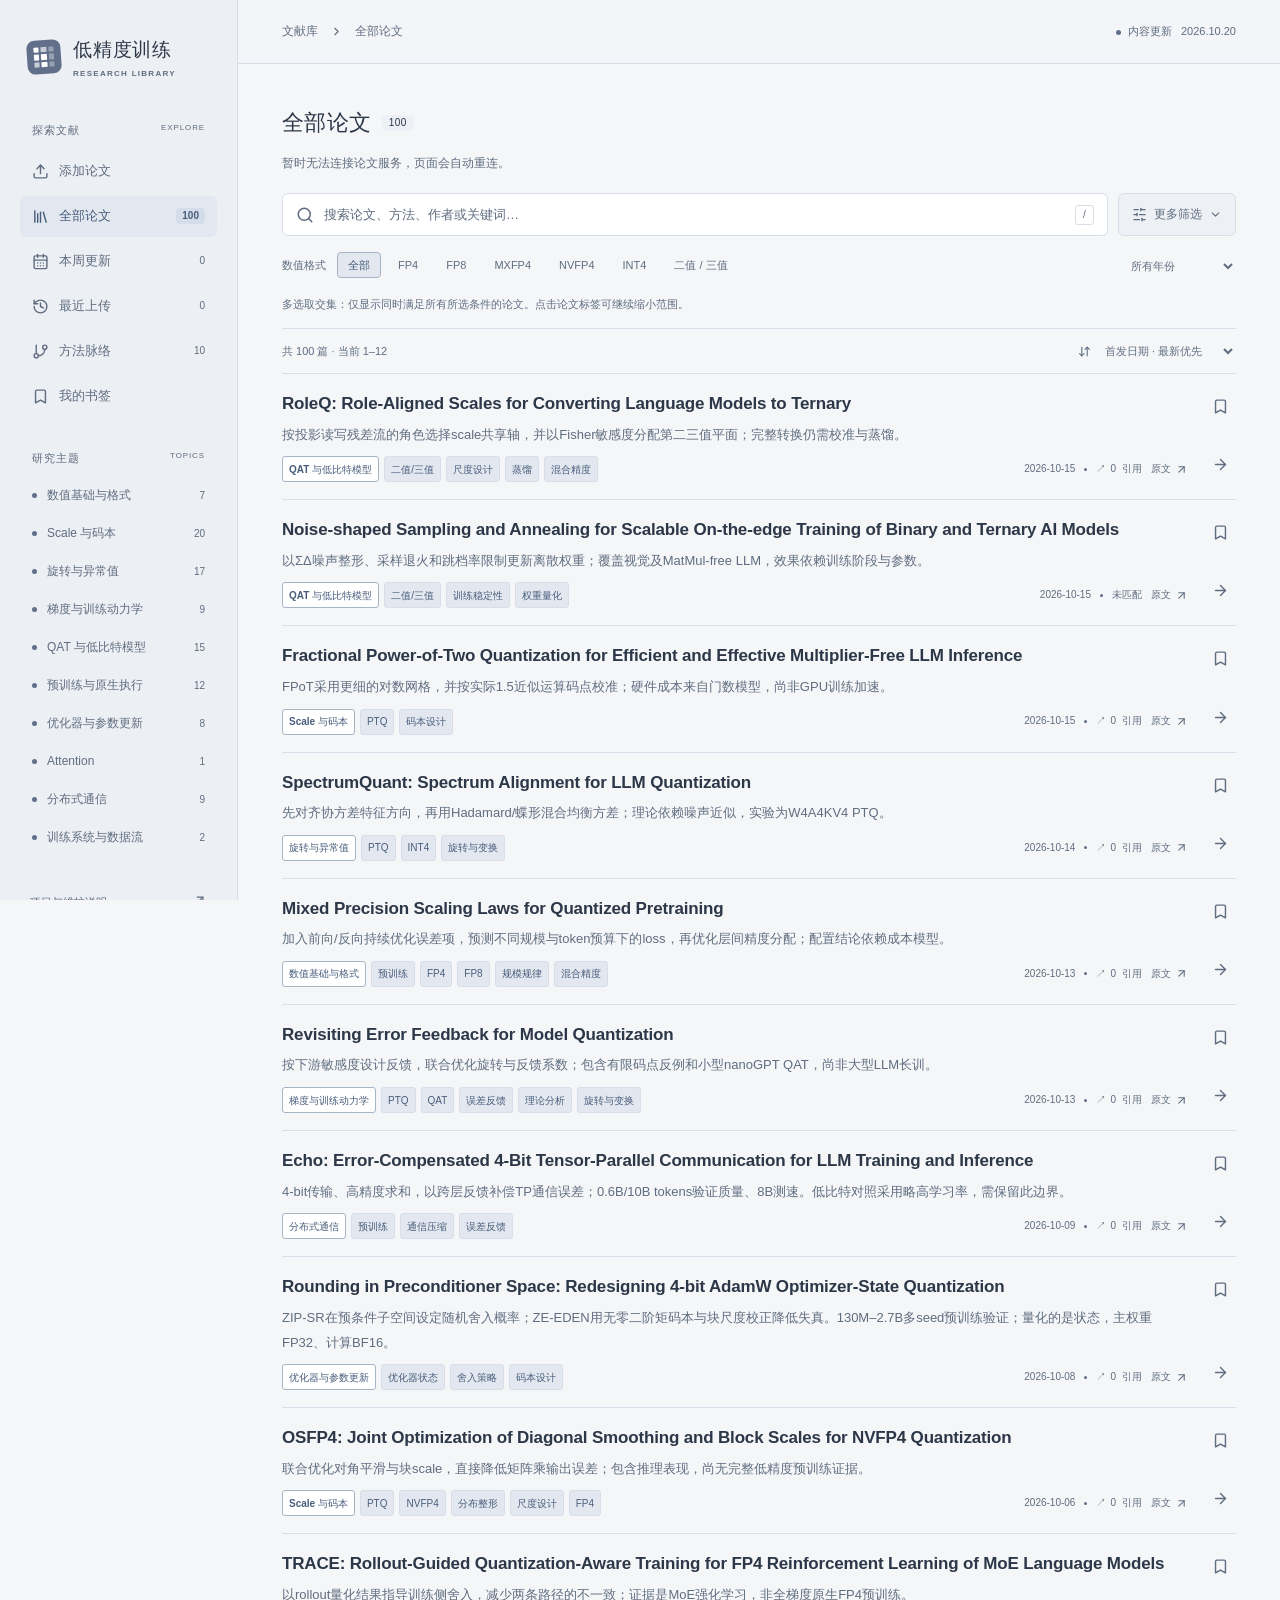
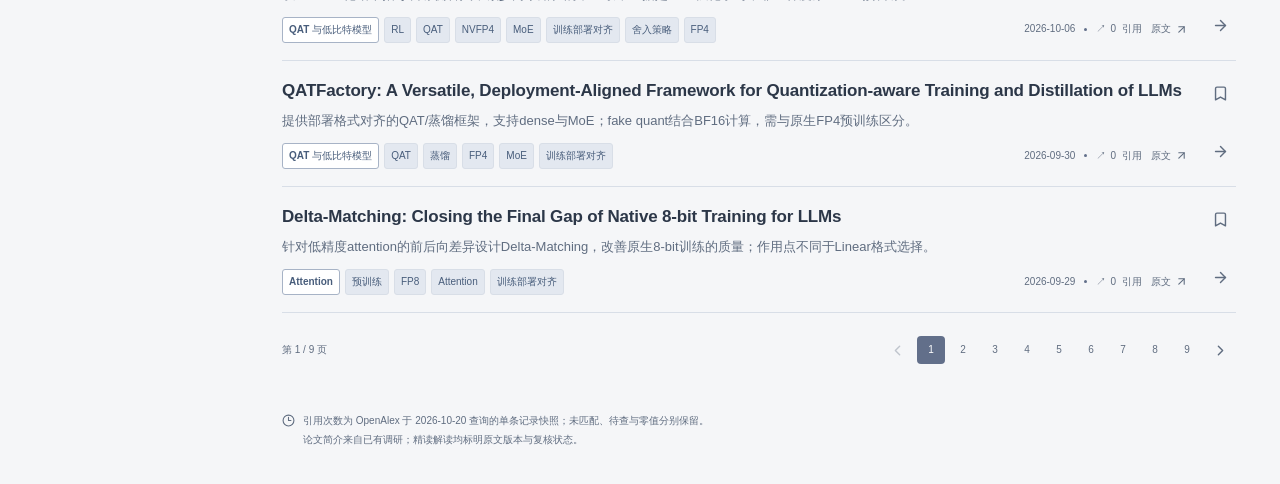
==== low-precision-training-kb/index.html @ 335f3050 "Publish site from 2aae867" ====
<!doctype html>
<html lang="zh-CN">
  <head>
    <meta charset="UTF-8" />
    <meta name="viewport" content="width=device-width, initial-scale=1.0" />
    <meta name="theme-color" content="#626f8a" />
    <meta
      name="description"
      content="以量化算法与 GEMM 为主线的低精度训练知识库。阅读论文、核对证据、探索方法之间的联系。"
    />
    <link rel="icon" type="image/svg+xml" href="/low-precision-training-kb/favicon.svg" />
    <title>低精度训练 · 论文知识库</title>
    <script type="module" crossorigin src="/low-precision-training-kb/assets/index-DJQtUqgF.js"></script>
    <link rel="modulepreload" crossorigin href="/low-precision-training-kb/assets/react-B-WmfZu0.js">
    <link rel="stylesheet" crossorigin href="/low-precision-training-kb/assets/index-BcwCqKpa.css">
  </head>
  <body>
    <div id="root"></div>
  </body>
</html>
---- low-precision-training-kb/assets/index-BcwCqKpa.css ----
.summary-abstract h3,.summary-problem h3,.summary-findings-title{font-size:16px;margin:0 0 10px}.summary-abstract{margin:22px 0}.summary-abstract p,.summary-problem p{margin:0;font-size:16px;line-height:1.95}.summary-problem{margin:24px 0;padding:18px 20px;border-left:3px solid var(--primary);background:var(--accent)}.summary-findings h4{margin:0 0 8px;font-size:16px}.summary-evidence-note{color:var(--muted);font-size:14px}.summary-evidence-card{margin:22px 0;border:1px solid var(--line);border-radius:8px;overflow:hidden;scroll-margin-top:88px}.summary-figure-heading{display:flex;align-items:start;justify-content:space-between;gap:16px;padding:17px 18px;background:var(--background)}.summary-figure-heading h3{margin:0;font-size:15px;line-height:1.6}.summary-figure-heading a{flex-shrink:0;font-size:12px;padding-top:4px}.summary-image-link{display:block;background:var(--paper);padding:14px}.summary-image-link img{display:block;width:100%;height:auto;object-fit:contain}.summary-image-link>span{display:flex;justify-content:end;align-items:center;gap:5px;font-size:12px;margin-top:10px}.summary-evidence-card figcaption{padding:16px 18px;line-height:1.8;font-size:14px;border-top:1px solid var(--line)}.summary-visual-origin{display:block;color:var(--deep);font-size:12px;font-weight:600;margin-bottom:5px}.summary-evidence-card .result-table-scroll{margin:0;border-radius:0;border:0}.summary-evidence-card table{min-width:450px}.summary-evidence-card .result-table-scroll tbody tr:last-child th,.summary-evidence-card .result-table-scroll tbody tr:last-child td{background:transparent;color:inherit;font-weight:400}.summary-excerpt{padding:12px 18px;font-size:13px}.summary-excerpt summary{cursor:pointer;color:var(--deep)}.summary-excerpt blockquote{margin:14px 0 4px;padding-left:14px;border-left:2px solid var(--line);line-height:1.8;overflow-wrap:anywhere}.summary-passage{padding:14px 0;border-bottom:1px solid var(--line);scroll-margin-top:88px}.summary-passage .summary-excerpt{padding:10px 0 0}.summary-scope p{line-height:1.9}@media(max-width:640px){.summary-figure-heading{flex-wrap:wrap;gap:6px;padding:14px}.summary-image-link{padding:8px}.summary-evidence-card figcaption{padding:14px}.summary-problem{padding:15px}}:root{font-family:Inter,-apple-system,BlinkMacSystemFont,Segoe UI,Noto Sans CJK SC,Microsoft YaHei,sans-serif;color:var(--text);background:var(--background);font-synthesis:none;text-rendering:optimizeLegibility;-webkit-font-smoothing:antialiased;font-size:14px;line-height:1.65;--background: #f5f6f8;--sidebar-background: #eceff3;--paper: #ffffff;--text: #2c3748;--muted: #606d80;--primary: #626f8a;--primary-hover: #4f5e79;--deep: #485d7b;--line: #d8dee7;--line-strong: #a7b3c6;--soft: #edf0f5;--accent: #e3e8f0;--accent-strong: #d5ddea;--on-primary: #ffffff;--topbar-background: rgba(245, 246, 248, .95);--scrim: rgba(44, 55, 72, .32);--shadow: rgba(44, 55, 72, .14)}*{box-sizing:border-box}body{margin:0}button,input,select,textarea{font:inherit}button,a,input,select,textarea{-webkit-tap-highlight-color:transparent}a{color:inherit;text-decoration:none}button{cursor:pointer;color:inherit}button:disabled{cursor:not-allowed;opacity:.35}button{background:none;border:0}svg{flex-shrink:0;vertical-align:middle}h1,h2,h3,p{margin:0}h1,h2,h3{font-weight:600}::selection{background:var(--accent-strong);color:var(--text)}:focus-visible{outline:2px solid var(--primary);outline-offset:4px;border-radius:3px}button:focus-visible{outline-offset:2px}.sr-only{position:absolute;width:1px;height:1px;padding:0;margin:-1px;overflow:hidden;clip:rect(0,0,0,0);white-space:nowrap;border:0}.skip-link{position:fixed;top:-80px;left:260px;z-index:100;background:var(--deep);color:var(--on-primary);padding:12px 20px}.skip-link:focus{top:8px}.app-shell{display:flex;min-height:100vh}.sidebar{width:238px;background:var(--sidebar-background);border-right:1px solid var(--line);position:fixed;inset:0 auto 0 0;display:flex;flex-direction:column;padding:34px 20px 22px;z-index:30;overflow-y:auto;scrollbar-width:thin}.brand{display:flex;align-items:center;gap:12px;padding:0 7px;margin-bottom:40px}.brand>span:last-child{display:flex;flex-direction:column}.brand strong{font-size:19px;letter-spacing:.04em;color:var(--text);font-weight:650}.brand>span>span{font-size:8px;letter-spacing:.16em;color:var(--muted);margin-top:2px;font-weight:600}.matrix-mark{width:34px;height:34px;background:var(--primary);padding:7px;display:grid;grid-template-columns:repeat(3,1fr);gap:2px;border-radius:8px;transform:rotate(-4deg);flex-shrink:0}.matrix-mark i{background:var(--on-primary);border-radius:.5px}.matrix-mark i:nth-child(3n){opacity:.35}.matrix-mark i:nth-child(2){opacity:.65}.matrix-mark i:nth-child(7){opacity:.65}.sidebar-caption{font-size:11px;letter-spacing:.08em;font-weight:600;color:var(--muted);display:flex;justify-content:space-between;padding:0 12px;margin-bottom:12px}.sidebar-caption>span{font-size:8px;color:var(--muted);font-weight:500}.primary-nav,.topic-nav{display:flex;flex-direction:column;gap:4px}.primary-nav a{display:flex;align-items:center;gap:10px;min-height:41px;padding:9px 12px;color:var(--muted);font-size:12px;border-radius:6px;transition:background .15s}.primary-nav a>span{flex:1}.primary-nav small,.topic-nav small{font-size:10px;color:var(--muted);font-variant-numeric:tabular-nums}.primary-nav a:hover,.topic-nav a:hover{background:var(--accent);color:var(--deep)}.primary-nav a.active{background:var(--accent);color:var(--deep);font-weight:600}.primary-nav a.active small{color:var(--deep);background:var(--accent-strong);padding:0 6px;border-radius:4px}.primary-nav a.active svg{stroke:var(--deep)}.topic-caption{margin-top:32px}.topic-nav a{display:flex;align-items:center;gap:10px;font-size:11px;min-height:34px;padding:6px 12px;border-radius:5px;color:var(--muted)}.topic-nav a>span{flex:1}.topic-nav a.active{color:var(--deep);font-weight:600;background:var(--accent)}.primary-nav a:hover small,.topic-nav a:hover small,.topic-nav a.active small{color:var(--deep)}.topic-dot{width:5px;height:5px;border-radius:50%;background:var(--primary)}.sidebar-bottom{margin-top:auto;padding-top:38px}.live-dot{display:inline-block;width:5px;height:5px;border-radius:50%;background:var(--primary);vertical-align:middle;margin-right:7px}.sidebar-bottom>a{font-size:10px;color:var(--muted);display:flex;justify-content:space-between;padding:0 10px}.workspace{margin-left:238px;width:calc(100% - 238px);min-width:0;display:flex;flex-direction:column}.topbar{height:64px;display:flex;align-items:center;justify-content:space-between;border-bottom:1px solid var(--line);padding:0 44px;background:var(--topbar-background);gap:16px}.breadcrumbs{display:flex;align-items:center;gap:12px;font-size:11px;color:var(--muted)}.breadcrumbs>a{color:var(--muted)}.breadcrumbs>svg{color:var(--muted)}.snapshot{font-size:10px;color:var(--muted);white-space:nowrap}.snapshot time{color:var(--muted);margin-left:6px;font-variant-numeric:tabular-nums}.mobile-menu,.mobile-close{display:none!important}main{flex:1;outline:none}.library-page,.paths-page{max-width:1360px;margin:0 auto;padding:41px 44px 0}.eyebrow{display:block;font-size:9px;letter-spacing:.13em;font-weight:600;color:var(--muted)}.collection-hero h1{font-size:31px;letter-spacing:.025em;line-height:1.5;font-weight:650;margin:12px 0 10px;color:var(--text)}.collection-hero>p{font-size:12px;color:var(--muted);line-height:1.8}.library-results{margin-top:0;scroll-margin-top:20px}.results-heading{display:flex;align-items:center;justify-content:space-between;gap:15px;margin-bottom:16px}.results-heading h1{font-size:22px;color:var(--text);letter-spacing:.02em;display:flex;align-items:center;gap:10px}.results-heading h1>span{font-size:10px;background:var(--soft);padding:0 7px;border-radius:4px;color:var(--text);font-weight:500}.category-scope{margin:-4px 0 18px;max-width:850px;color:var(--muted);font-size:12px;line-height:1.8}.category-scope a{display:inline-block;margin-left:.5em;color:var(--deep);text-decoration:underline;text-underline-offset:3px}.search-toolbar{display:flex;gap:10px}.search-box{display:flex;align-items:center;gap:10px;flex:1;min-width:0;border:1px solid var(--line);background:var(--paper);border-radius:6px;min-height:43px;padding:0 13px;color:var(--muted)}.search-box:focus-within{border-color:var(--primary);box-shadow:0 0 0 2px var(--accent)}.search-box input{flex:1;min-width:0;border:0;background:none;outline:none;font-size:11px;color:var(--text);width:100%;padding:10px 0}.search-box input::placeholder{color:var(--muted)}.search-box input:focus-visible{outline:none}.search-box kbd{font-family:inherit;font-size:10px;border:1px solid var(--line);border-radius:3px;line-height:18px;width:19px;text-align:center;color:var(--muted)}.button{display:inline-flex;align-items:center;justify-content:center;gap:7px;min-height:37px;border:1px solid var(--line);border-radius:6px;padding:7px 13px;background:var(--paper);font-size:11px;font-weight:500;white-space:nowrap;transition:background .15s,border-color .15s}.button:hover{background:var(--soft);border-color:var(--line)}.button.primary{background:var(--primary);border-color:var(--primary);color:var(--on-primary)}.button.primary:hover{background:var(--primary-hover)}.filter-toggle{font-size:11px;color:var(--muted);background:var(--soft);min-width:114px}.filter-toggle.selected{border-color:var(--line-strong);color:var(--deep);background:var(--accent)}.filter-count{font-size:9px;color:var(--deep);background:var(--accent-strong);border-radius:8px;min-width:15px}.quick-filters{display:flex;align-items:center;gap:6px;padding:16px 0 17px;flex-wrap:wrap}.filter-label{font-size:10px;color:var(--muted);margin-right:5px}.filter-pill{display:inline-flex;align-items:center;justify-content:center;gap:4px;border:1px solid transparent;border-radius:4px;min-height:26px;padding:3px 10px;font-size:10px;color:var(--muted);line-height:1.4}.filter-pill:hover{background:var(--soft)}.filter-pill.active{color:var(--deep);background:var(--accent);font-weight:600;border-color:var(--line-strong)}.year-filter{margin-left:auto}.year-filter select,.sort-control select{background:none;border:0;outline-offset:2px;font-size:10px;color:var(--muted);max-width:100%;cursor:pointer;padding:4px 17px 4px 5px}.advanced-filters{padding:16px 18px;background:var(--soft);border-radius:6px;margin-bottom:14px;border:1px solid var(--line)}.advanced-filters fieldset{border:0;margin:0 0 12px;padding:0;display:flex;flex-wrap:wrap;gap:14px;font-size:11px;color:var(--muted)}.advanced-filters legend{float:left;min-width:68px;color:var(--muted)}.advanced-filters label{display:flex;align-items:center;gap:6px;cursor:pointer}.advanced-filters input{accent-color:var(--primary)}.advanced-filters p{font-size:10px;color:var(--muted)}.filter-help,.numeric-record{font-size:11px;line-height:1.7;color:var(--muted);margin:0 0 14px;overflow-wrap:anywhere}.active-filters{display:flex;align-items:center;gap:7px;flex-wrap:wrap;margin-bottom:13px;font-size:10px;color:var(--deep)}.active-filters>button{display:flex;align-items:center;gap:5px;background:var(--accent);color:var(--deep);border-radius:4px;padding:3px 7px;font-size:10px}.active-filters .reset-filters{background:none;color:var(--deep);text-decoration:underline;text-underline-offset:3px}.list-toolbar{display:flex;justify-content:space-between;align-items:center;padding:11px 0;border-top:1px solid var(--line);border-bottom:1px solid var(--line);font-size:10px;color:var(--muted)}.list-toolbar strong{color:var(--muted);font-weight:500}.result-range{color:var(--muted)}.sort-control{display:flex;gap:5px;align-items:center}.paper-row{display:flex;gap:17px;border-bottom:1px solid var(--line);padding:17px 0;position:relative;transition:background .15s}.paper-row:hover{background:var(--soft)}.paper-body{flex:1;min-width:0}.detail-badge{display:inline-flex;align-items:center;gap:3px;font-size:8px;color:var(--deep);background:var(--accent);line-height:1.8;padding:0 5px;border-radius:3px;white-space:nowrap}.new-badge{color:var(--deep);background:var(--soft);padding:0 5px;border-radius:3px;font-size:8px;white-space:nowrap}.paper-row h3{font-size:15px;line-height:1.5;font-weight:550;color:var(--text);letter-spacing:-.01em}.paper-row h3 a{display:block}.paper-row h3 a:hover{color:var(--deep)}.paper-summary{font-size:11px;color:var(--muted);line-height:1.9;margin:6px 0 9px}.paper-bottom{display:flex;align-items:center;gap:10px;justify-content:space-between;flex-wrap:wrap}.tag-list,.detail-tags{display:flex;align-items:center;gap:5px;flex-wrap:wrap}.tag{background:var(--accent);border:1px solid var(--line);color:var(--deep);font-size:8px;padding:1px 6px;border-radius:3px;white-space:nowrap;line-height:1.7}.tag.category-tag{background:var(--paper);border-color:var(--line-strong);font-weight:600}.tag.format-tag{color:var(--deep);background:var(--accent);border-color:var(--line)}a.tag{display:inline-flex;align-items:center;min-height:26px;transition:color .15s,background .15s,border-color .15s}a.tag:hover{color:var(--deep);background:var(--accent-strong);border-color:var(--line-strong)}a.tag.selected-tag{gap:4px;border-color:var(--primary);background:var(--accent-strong)}a.tag:focus-visible{outline-offset:2px}.paper-meta{display:flex;gap:9px;align-items:center;color:var(--muted);font-size:9px;flex-wrap:wrap}.paper-meta>i{height:3px;width:3px;border-radius:50%;background:var(--primary)}.citation .external-link{gap:3px}.citation .external-link>svg{display:none}.quote-symbol{font-size:10px;color:var(--muted);margin-right:1px}.citation-word{font-size:9px;margin-left:3px}.external-link{display:inline-flex;align-items:center;gap:4px}.external-link:hover{color:var(--deep)}.button.primary.external-link:hover{color:var(--on-primary)}.paper-actions{display:flex;flex-direction:column;align-items:center;justify-content:space-between;padding-bottom:2px}.icon-button{display:inline-flex;align-items:center;justify-content:center;border-radius:5px;width:31px;height:31px;color:var(--muted);flex-shrink:0}.icon-button:hover{background:var(--accent);color:var(--deep)}.bookmark-button.is-saved{color:var(--deep)}.bookmark-button.is-saved.button{background:var(--soft);border-color:var(--line)}.open-paper{color:var(--muted)}.pagination{display:flex;align-items:center;justify-content:space-between;padding:22px 0;font-size:10px;color:var(--muted)}.pagination>div{display:flex;gap:4px;align-items:center}.page-number{width:28px;height:28px;border-radius:4px;font-size:10px;color:var(--muted)}.page-number:hover{background:var(--soft)}.page-number.current{background:var(--primary);color:var(--on-primary)}.collection-footnote{display:flex;align-items:flex-start;gap:8px;margin:23px 0 35px;color:var(--muted);font-size:9px;line-height:1.9}.collection-footnote svg{margin-top:3px}.collection-hero{padding:4px 0 12px}.collection-hero h1{font-size:32px;margin:14px 0 11px}.collection-hero h1>span{color:var(--text)}.collection-hero>p{max-width:720px}.empty-state{padding:65px 20px;text-align:center;border-bottom:1px solid var(--line)}.empty-icon{display:flex;align-items:center;justify-content:center;width:53px;height:53px;background:var(--soft);color:var(--muted);border:1px solid var(--line);border-radius:14px;margin:0 auto 18px}.empty-state h3{font-size:18px;color:var(--text)}.empty-state p{font-size:12px;color:var(--muted);margin:9px 0 22px}.empty-actions{display:flex;justify-content:center;flex-wrap:wrap;gap:10px}.toast{position:fixed;left:calc(50% + 119px);bottom:30px;transform:translate(-50%,20px);background:var(--deep);color:var(--on-primary);border:1px solid var(--primary);box-shadow:0 6px 24px var(--shadow);padding:10px 19px;border-radius:7px;font-size:12px;z-index:100;opacity:0;pointer-events:none;transition:opacity .2s,transform .2s;max-width:calc(100vw - 30px)}.toast.visible{opacity:1;transform:translate(-50%)}.not-found{min-height:65vh;padding:100px 45px;text-align:center}.not-found h1{font-size:30px;margin:15px 0}.not-found p{color:var(--muted);margin-bottom:25px}.detail-page{padding:26px 44px 30px;max-width:1420px;margin:0 auto}.back-link{display:inline-flex;align-items:center;gap:7px;font-size:10px;color:var(--muted);margin-bottom:24px}.back-link:hover{color:var(--deep)}.paper-header{padding-bottom:26px;border-bottom:1px solid var(--line)}.paper-header-eyebrow{display:flex;align-items:center;gap:10px;font-size:10px;color:var(--muted);flex-wrap:wrap}.paper-header-eyebrow>a{color:var(--muted)}.paper-header-eyebrow>a:hover{text-decoration:underline}.reading-time{display:inline-flex;align-items:center;gap:4px;margin-left:auto;color:var(--muted);font-size:9px}.paper-header h1{font-family:Georgia,Times New Roman,"Noto Serif CJK SC",serif;font-size:32px;font-weight:500;line-height:1.35;color:var(--text);max-width:1030px;letter-spacing:-.02em;margin:14px 0 16px}.paper-authors{font-size:11px;color:var(--muted);line-height:1.8;max-width:1000px}.paper-publication{display:flex;gap:17px;flex-wrap:wrap;margin-top:11px;color:var(--muted);font-size:9px;font-variant-numeric:tabular-nums}.citation-provider{color:var(--muted)}.detail-tags{margin-top:15px}.detail-tags .tag{font-size:9px;padding:2px 8px;background:var(--accent);color:var(--deep)}.paper-header-actions{display:flex;align-items:center;gap:8px;margin-top:23px;flex-wrap:wrap}.actions-spacer{flex:1}.detail-layout{display:grid;grid-template-columns:minmax(0,1fr) 242px;gap:40px;align-items:start;padding-top:30px}.detail-content{min-width:0}.takeaway{border-left:3px solid var(--primary);padding:3px 0 3px 20px;margin:4px 0 30px}.takeaway .eyebrow{font-size:8px;color:var(--deep);margin-bottom:9px}.takeaway>p{font-size:17px;line-height:1.9;color:var(--deep);letter-spacing:.01em}.reading-section{margin-bottom:38px;scroll-margin-top:24px}.reading-section-heading{display:flex;align-items:center;justify-content:space-between;gap:12px;margin-bottom:17px;flex-wrap:wrap}.reading-section-heading h2{font-size:18px;color:var(--text);display:flex;align-items:center;gap:10px}.reading-section-heading .eyebrow{font-size:8px;color:var(--muted)}.section-number{font-size:11px;color:var(--muted);font-weight:400;min-width:18px}.reading-section>p{font-size:12px;line-height:2;color:var(--text)}.overview-block{background:var(--accent);border:1px solid var(--line);border-radius:8px;padding:22px 24px;margin-bottom:37px}.overview-block .reading-section-heading{margin-bottom:5px}.overview-block h2{font-size:17px;letter-spacing:-.02em;color:var(--text)}.overview-block h2>svg{color:var(--text)}.review-badge{font-size:8px;display:inline-flex;align-items:center;gap:3px;color:var(--deep);padding:3px 6px;background:var(--accent-strong);border-radius:4px;white-space:nowrap}.overview-block .overview-disclosure{font-size:9px;color:var(--deep);margin-bottom:20px}.overview-points{display:flex;flex-direction:column;gap:20px}.overview-point{display:flex;align-items:flex-start;gap:13px}.point-number{font-size:9px;line-height:20px;text-align:center;background:var(--accent-strong);color:var(--deep);border-radius:4px;width:22px;flex-shrink:0;margin-top:1px}.overview-point h3{font-size:11px;color:var(--text);margin-bottom:4px;font-weight:600}.overview-point p{font-size:12px;line-height:1.95;color:var(--text)}.evidence-refs{white-space:nowrap;margin-left:4px;display:inline;font-size:9px}.evidence-refs>a{color:var(--deep);margin-right:3px;font-weight:500;vertical-align:super;line-height:0}.evidence-refs>a:hover{text-decoration:underline}.method-figure{margin:22px 0 0;background:var(--background);border:1px solid var(--line);border-radius:7px;overflow:hidden}.method-flow{display:grid;grid-template-columns:repeat(4,minmax(0,1fr));padding:20px 16px 22px;gap:12px}.method-step{min-width:0}.step-top{display:flex;align-items:center;justify-content:space-between;color:var(--deep);margin-bottom:11px}.step-top>span{font-size:9px;background:var(--accent);border:1px solid var(--line);border-radius:4px;padding:2px 6px;color:var(--deep)}.method-step h3{font-size:11px;color:var(--text);line-height:1.6;margin-bottom:6px}.method-step p{font-size:10px;line-height:1.8;color:var(--muted)}.method-figure figcaption{font-size:9px;color:var(--muted);padding:9px 15px;background:var(--soft);border-top:1px solid var(--line);line-height:1.8}.method-figure figcaption>span{color:var(--muted);margin-right:9px}.result-title{font-size:14px;color:var(--deep);margin:0 0 9px}.results-figure{margin:20px 0 0}.result-table-scroll{overflow-x:auto;border:1px solid var(--line);border-radius:7px;background:var(--paper)}.result-table-scroll table{border-collapse:collapse;width:100%;text-align:left;font-size:11px;line-height:1.8;min-width:450px}.result-table-scroll thead th{background:var(--accent);color:var(--deep);font-size:10px;font-weight:500;white-space:nowrap}.result-table-scroll th,.result-table-scroll td{padding:12px 14px;border-bottom:1px solid var(--line)}.result-table-scroll tbody th{font-weight:400;color:var(--muted)}.result-table-scroll td{color:var(--muted);font-variant-numeric:tabular-nums;white-space:nowrap}.result-table-scroll tr:last-child th,.result-table-scroll tr:last-child td{border:0;background:var(--accent);color:var(--deep)}.result-table-scroll table:has(tbody tr:nth-child(3)) tbody tr:last-child td{font-weight:500}.results-figure figcaption{font-size:10px;color:var(--muted);line-height:1.9;padding:13px 0 0}.condition-list{margin:0;border-top:1px solid var(--line)}.condition-list>div{display:grid;grid-template-columns:94px 1fr;gap:16px;border-bottom:1px solid var(--line);padding:14px 0}.condition-list dt{font-size:11px;color:var(--muted)}.condition-list dd{margin:0;font-size:12px;color:var(--text);line-height:1.9}.limitations-list{display:flex;flex-direction:column;gap:21px;padding:19px 22px;background:var(--soft);border-left:2px solid var(--line);border-radius:0 6px 6px 0}.limitations-list>div{display:flex;gap:11px;align-items:flex-start}.limit-mark{height:5px;width:5px;background:var(--primary);border-radius:50%;margin-top:7px;flex-shrink:0}.limitations-list h3{font-size:12px;color:var(--text);margin-bottom:4px}.limitations-list p{font-size:11px;line-height:1.95;color:var(--text)}.source-count{font-size:9px;color:var(--muted)}.reading-section>.sources-description{font-size:10px;margin-bottom:13px}.source-list{border-top:1px solid var(--line)}.source-item{display:flex;gap:12px;padding:14px 0;border-bottom:1px solid var(--line);scroll-margin-top:24px}.source-index{color:var(--deep);font-size:10px;min-width:18px}.source-item>div{min-width:0;flex:1}.source-item .external-link{font-size:11px;color:var(--muted)}.source-version{font-size:9px;color:var(--muted);display:block;margin-top:2px}.source-item details{margin-top:7px}.source-item summary{font-size:9px;color:var(--muted);cursor:pointer}.source-item blockquote{font-size:10px;line-height:1.8;color:var(--muted);background:var(--soft);padding:12px 14px;margin:10px 0;border-left:2px solid var(--line);overflow-wrap:anywhere}.abstract-section{background:var(--soft);border:1px solid var(--line);border-radius:6px;padding:14px 17px}.abstract-section summary{display:flex;justify-content:space-between;align-items:center;cursor:pointer;list-style:none;color:var(--muted);font-size:11px}.abstract-section summary::-webkit-details-marker{display:none}.abstract-section summary>span{display:flex;align-items:center;gap:7px}.abstract-section details[open] summary>svg{transform:rotate(90deg)}.abstract-section p{font-family:Georgia,serif;font-size:13px;line-height:1.95;color:var(--text);margin-top:16px;overflow-wrap:anywhere}.detail-end{text-align:center;padding:15px 0 25px}.end-mark{display:block;color:var(--muted);font-size:21px;margin-bottom:8px}.detail-end p{color:var(--muted);font-size:12px;margin-bottom:12px}.detail-end>a{display:inline-flex;align-items:center;gap:8px;color:var(--muted);font-size:11px}.detail-aside{border-left:1px solid var(--line);padding-left:25px;min-width:0}.detail-aside-sticky{position:sticky;top:25px}.reading-toc{display:flex;flex-direction:column;margin-bottom:30px}.reading-toc .eyebrow{font-size:8px;margin:6px 0 13px;color:var(--muted)}.reading-toc a{display:flex;align-items:center;gap:11px;color:var(--muted);font-size:10px;padding:7px 0}.reading-toc a>span{font-size:8px;color:var(--muted)}.reading-toc a:hover{color:var(--deep)}.aside-section-title{display:flex;gap:7px;align-items:center;color:var(--muted);margin-bottom:13px}.aside-section-title h2{font-size:12px;font-weight:600;color:var(--text)}.relation-tabs{display:flex;border-bottom:1px solid var(--line);gap:3px}.relation-tabs button{font-size:10px;color:var(--muted);padding:7px 5px 9px;border-bottom:2px solid transparent;white-space:nowrap}.relation-tabs button.active{color:var(--deep);border-bottom-color:var(--line-strong)}.relation-tabs small{font-size:8px;margin-left:3px;color:var(--muted)}.relation-note{font-size:9px;color:var(--muted);margin:11px 0}.related-item{padding:14px 0;border-bottom:1px solid var(--line)}.related-year{font-size:8px;color:var(--muted);display:block;margin-bottom:5px}.related-item>a:not(.external-link){display:flex;align-items:center;justify-content:space-between;gap:10px;font-size:12px;font-weight:550;color:var(--muted);line-height:1.6}.related-item>a:hover{color:var(--deep)}.related-item p{font-size:10px;line-height:1.9;color:var(--muted);margin-top:6px;overflow-wrap:anywhere}.related-item>.external-link{font-size:9px;color:var(--muted);margin-top:6px}.relation-coverage,.relation-empty{font-size:9px;color:var(--muted);line-height:1.8;margin:15px 0}.relation-empty{padding:13px 10px;background:var(--soft);border-radius:5px;color:var(--muted)}.paper-paths{margin-top:27px}.paper-paths>a{font-size:10px;display:flex;gap:10px;justify-content:space-between;align-items:center;color:var(--muted);padding:10px 0;border-top:1px solid var(--line)}.reading-meta{display:flex;flex-direction:column;gap:7px;border-top:1px solid var(--line);margin-top:25px;padding-top:16px;font-size:8px;color:var(--muted)}.reading-meta .external-link{color:var(--muted)}.pending-overview{text-align:center;padding:40px 25px;background:var(--soft);border:1px dashed var(--line);border-radius:8px;margin:30px 0}.pending-overview h2{font-size:19px;color:var(--text)}.pending-overview p{font-size:12px;color:var(--muted);margin:12px 0 22px;line-height:1.9}.citation-dialog{width:min(540px,calc(100vw - 40px));border:1px solid var(--line);border-radius:10px;background:var(--paper);padding:25px;color:var(--text);box-shadow:0 20px 60px var(--shadow)}.citation-dialog::backdrop{background:var(--scrim);-webkit-backdrop-filter:blur(3px);backdrop-filter:blur(3px)}.dialog-heading{display:flex;align-items:center;justify-content:space-between}.dialog-heading h2{font-size:18px}.citation-dialog>p{font-size:11px;color:var(--muted);margin:11px 0}.citation-dialog textarea{width:100%;height:145px;border:1px solid var(--line);background:var(--soft);border-radius:6px;font-size:12px;line-height:1.8;color:var(--text);padding:13px;resize:vertical}.dialog-footer{display:flex;justify-content:flex-end;gap:8px;margin-top:15px}.paths-page{padding-bottom:20px}.path-explainer{display:flex;align-items:flex-start;gap:14px;background:var(--soft);border:1px solid var(--line);border-radius:7px;padding:18px 22px;margin:24px 0 28px;color:var(--muted)}.path-explainer>svg{margin-top:3px}.path-explainer strong{display:block;font-size:12px;font-weight:500;color:var(--muted);margin-bottom:5px}.path-explainer p>span{font-size:10px;color:var(--muted)}.path-list{display:flex;flex-direction:column;gap:24px}.path-card{padding:23px 24px 25px;background:var(--paper);border:1px solid var(--line);border-radius:8px;scroll-margin-top:20px}.path-heading{display:flex;align-items:flex-start;gap:14px;margin-bottom:23px}.path-number{font-family:Georgia,serif;font-size:25px;color:var(--muted);line-height:1.3}.path-heading h2{font-size:16px;color:var(--text);line-height:1.6}.path-heading p{font-size:11px;color:var(--muted);margin-top:5px}.verified-label{margin-left:auto;display:inline-flex;align-items:center;gap:4px;font-size:8px;color:var(--muted);white-space:nowrap;padding-top:3px}.path-nodes{display:flex;overflow-x:auto;gap:0;scrollbar-width:thin;padding-bottom:4px}.path-segment{display:flex;align-items:center;flex:1;min-width:0}.path-segment:last-child{flex:.83}.path-node{display:flex;flex-direction:column;justify-content:space-between;background:var(--soft);border:1px solid var(--line);border-radius:6px;min-height:113px;min-width:110px;width:100%;padding:13px 12px;transition:border-color .15s}.path-node:hover{border-color:var(--line-strong)}.path-node.has-detail{background:var(--soft);border-color:var(--line)}.path-node-year{font-size:10px;color:var(--muted);letter-spacing:.04em}.path-node h3{font-size:11px;font-weight:500;line-height:1.6;color:var(--text);margin:7px 0;overflow-wrap:anywhere}.path-node>span:last-child{font-size:8px;color:var(--muted)}.path-edge{width:40px;flex-shrink:0;display:flex;align-items:center;flex-direction:column;color:var(--muted);padding:0 7px;gap:5px}.path-edge .external-link{font-size:8px;white-space:nowrap;color:var(--muted);gap:0}.path-edge .external-link svg{display:none}.path-bottom{display:flex;justify-content:space-between;align-items:center;gap:18px;font-size:10px;color:var(--muted);padding:25px 0}.path-bottom a{display:inline-flex;align-items:center;gap:6px;color:var(--muted)}.primary-nav a{font-size:13px}.topic-nav a{font-size:12px}.sidebar-caption{font-size:11px}.sidebar-bottom>a{font-size:11px}.breadcrumbs{font-size:12px}.snapshot{font-size:11px}.collection-hero>p{font-size:13px}.search-box input{font-size:13px}.filter-label,.filter-pill{font-size:11px}.filter-toggle{font-size:12px}.year-filter select,.sort-control select,.list-toolbar{font-size:11px}.paper-row h3{font-size:17px}.paper-summary{font-size:13px}.tag,.paper-meta,.citation-word{font-size:10px}.detail-badge,.new-badge{font-size:9px}.collection-footnote{font-size:10px}.reading-section>p,.overview-point p,.condition-list dd{font-size:14px}.overview-point h3{font-size:12px}.overview-block .overview-disclosure{font-size:11px}.review-badge{font-size:10px}.paper-authors{font-size:13px}.paper-publication{font-size:11px}.detail-tags .tag{font-size:10px}.paper-header-eyebrow{font-size:11px}.reading-time{font-size:10px}.reading-toc a{font-size:12px}.related-item>a:not(.external-link){font-size:14px}.related-item p{font-size:12px}.relation-note,.relation-coverage,.relation-empty,.relation-tabs button{font-size:11px}.aside-section-title h2{font-size:14px}.related-year{font-size:10px}.method-step h3{font-size:13px}.method-step p{font-size:12px}.method-figure figcaption,.results-figure figcaption{font-size:11px}.result-table-scroll table{font-size:12px}.result-table-scroll thead th{font-size:11px}.condition-list dt{font-size:12px}.limitations-list h3{font-size:13px}.limitations-list p,.source-item .external-link{font-size:12px}.source-version,.source-item summary{font-size:10px}.source-item blockquote{font-size:12px}.reading-section>.sources-description{font-size:12px}.paper-paths>a{font-size:12px}.reading-meta{font-size:10px}.path-heading p{font-size:12px}.path-node h3{font-size:13px}.path-node>span:last-child{font-size:10px}.path-explainer p>span{font-size:12px}.path-explainer strong{font-size:14px}@media(min-width:1550px){.library-page,.paths-page{padding-top:48px;padding-left:58px;padding-right:58px}.paper-row{padding-top:18px;padding-bottom:18px}.paper-row h3{font-size:16px}.paper-summary{font-size:12px}.detail-layout{grid-template-columns:minmax(0,1fr) 270px;gap:46px}.detail-page{padding-left:58px;padding-right:58px}.paper-header h1{font-size:37px}.reading-section>p,.overview-point p,.condition-list dd{font-size:13px}.detail-aside{padding-left:30px}}@media(max-width:1230px){.sidebar{width:215px;padding-left:15px;padding-right:15px}.workspace{margin-left:215px;width:calc(100% - 215px)}.topbar{padding:0 30px}.library-page,.paths-page,.detail-page{padding-left:30px;padding-right:30px}.detail-layout{grid-template-columns:minmax(0,1fr) 205px;gap:25px}.detail-aside{padding-left:20px}.paper-header h1{font-size:29px}.takeaway>p{font-size:16px}.method-flow{grid-template-columns:repeat(2,minmax(0,1fr));gap:18px}.overview-block,.path-card{padding:20px}.path-nodes{overflow-x:auto}.path-node{min-width:125px}.toast{left:calc(50% + 107px)}}@media(max-width:1050px){.detail-layout{grid-template-columns:minmax(0,1fr)}.detail-aside{border-left:0;border-top:1px solid var(--line);padding:24px 0 0}.detail-aside-sticky{position:static;display:grid;grid-template-columns:1fr 1fr;gap:28px}.reading-toc{display:none}.related-reading{grid-row:span 2}.paper-paths,.reading-meta{margin:0}.method-flow{grid-template-columns:repeat(4,minmax(0,1fr));gap:12px}.path-heading p{font-size:10px}.paper-bottom{gap:8px}.paper-meta{width:100%;margin-top:2px}.result-range{display:none}}@media(max-width:800px){.sidebar{width:210px;padding-top:26px}.brand{padding:0 4px;gap:9px}.brand strong{font-size:17px}.primary-nav a{font-size:11px}.topic-nav a{font-size:10px}.workspace{margin-left:210px;width:calc(100% - 210px)}.library-page,.paths-page,.detail-page{padding-left:23px;padding-right:23px}.topbar{padding:0 23px}.snapshot{font-size:8px}.breadcrumbs{font-size:10px;gap:6px}.snapshot .live-dot{display:none}.filter-toggle{min-width:0;padding:7px 9px}.filter-toggle>svg:last-child{display:none}.filter-label{width:100%;margin:0 0 3px}.quick-filters{gap:4px}.filter-pill{padding:3px 8px}.year-filter{margin-left:0}.paper-row{gap:10px}.paper-row h3{font-size:14px}.paper-summary{font-size:11px}.method-flow{grid-template-columns:repeat(2,minmax(0,1fr));gap:18px}.paper-publication{gap:7px 15px}.citation-provider{display:none}.paper-header h1{font-size:28px}.path-heading{gap:10px}.verified-label{display:none}.toast{left:calc(50% + 105px)}}@media(max-width:640px){.sidebar{transform:translate(-100%);transition:transform .2s;width:255px;padding:31px 20px;z-index:60}.sidebar.mobile-open{transform:translate(0)}.workspace{margin:0;width:100%}.sidebar-backdrop{position:fixed;inset:0;background:var(--scrim);z-index:50;-webkit-backdrop-filter:blur(2px);backdrop-filter:blur(2px)}.mobile-menu{display:inline-flex!important;margin-left:-5px;margin-right:3px;width:27px;height:28px}.mobile-close{display:inline-flex!important;position:absolute;right:12px;top:8px}.brand{margin-bottom:35px}.brand strong{font-size:19px}.primary-nav a{font-size:12px}.topic-nav a{font-size:11px}.sidebar-bottom{padding-top:25px}.topbar{height:56px;padding:0 19px}.breadcrumbs{gap:7px}.snapshot{font-size:8px}.snapshot time{margin-left:4px}.library-page,.paths-page{padding:29px 20px 0}.library-results{margin-top:0}.results-heading{margin-bottom:14px}.results-heading h1{font-size:20px}.search-toolbar{gap:7px}.search-box{padding:0 10px;min-height:41px;gap:7px}.search-box input{font-size:10px}.search-box kbd{display:none}.filter-toggle{font-size:10px;padding:6px 9px;gap:5px;min-width:0}.filter-toggle svg{width:13px}.quick-filters{gap:5px;padding:13px 0 15px}.filter-label{width:100%;font-size:9px}.filter-pill{font-size:9px;padding:3px 9px}.year-filter{margin-left:auto}.year-filter select{font-size:9px;padding-right:0;max-width:106px}.list-toolbar{font-size:9px;padding:9px 0}.sort-control select{font-size:9px;padding-right:2px}.paper-row{padding:16px 0;gap:8px}.paper-row h3{font-size:14px;line-height:1.55}.paper-summary{font-size:11px;line-height:1.9;margin:6px 0 9px}.paper-actions .icon-button{width:24px;height:27px}.paper-actions .icon-button svg{width:15px}.paper-bottom{gap:7px}.tag{font-size:8px}.paper-meta{font-size:8px;gap:8px}.paper-meta .external-link svg{width:10px}.citation-word{font-size:8px}.collection-footnote{font-size:8px;margin-top:21px;margin-bottom:27px}.pagination{padding:18px 0;gap:8px}.pagination>div{gap:1px}.page-number{width:25px;height:26px}.pagination>div>.icon-button{width:26px}.collection-hero h1{font-size:28px}.collection-hero p{font-size:11px}.collection-hero .eyebrow{font-size:8px}.advanced-filters{padding:14px}.advanced-filters fieldset{font-size:10px;gap:9px 13px}.advanced-filters legend{float:none;margin-bottom:6px}.advanced-filters p{font-size:9px}.toast{left:50%;bottom:20px;min-width:220px;text-align:center;font-size:11px}.skip-link{left:20px}.detail-page{padding:21px 20px 10px}.back-link{font-size:9px;margin-bottom:20px}.paper-header-eyebrow{font-size:9px;gap:7px}.reading-time{font-size:8px}.paper-header h1{font-size:27px;line-height:1.4;margin:12px 0 13px}.paper-authors{font-size:10px}.paper-publication{font-size:8px;flex-direction:column;gap:4px;margin-top:12px}.detail-tags{margin-top:13px}.detail-tags .tag{font-size:8px;padding:1px 6px}.paper-header-actions{margin-top:20px;gap:6px}.paper-header-actions .button{font-size:10px;padding:6px 9px;min-height:34px;gap:5px}.paper-header-actions .button svg{width:13px}.actions-spacer{display:none}.paper-header-actions .bookmark-button{margin-left:auto}.detail-layout{padding-top:24px;gap:20px}.takeaway{padding-left:15px;margin-bottom:25px}.takeaway>p{font-size:15px;line-height:1.95}.takeaway .eyebrow{font-size:7px}.overview-block{padding:18px 16px}.reading-section-heading h2{font-size:17px}.overview-block .reading-section-heading{gap:8px}.review-badge{font-size:7px;padding:2px 4px}.overview-block .overview-disclosure{font-size:8px;margin-bottom:19px}.overview-point{gap:10px}.overview-points{gap:18px}.overview-point h3,.overview-point p{font-size:11px}.reading-section{margin-bottom:30px}.reading-section>.eyebrow{font-size:7px}.reading-section>p{font-size:11px}.result-title{font-size:13px}.reading-section-heading{gap:8px;margin-bottom:15px}.reading-section-heading .eyebrow{font-size:7px}.method-flow{padding:17px 14px;gap:19px 16px}.method-step h3{font-size:11px}.method-step p{font-size:10px}.method-figure figcaption{font-size:8px}.result-table-scroll table{font-size:10px;min-width:420px}.result-table-scroll th,.result-table-scroll td{padding:10px 12px}.results-figure figcaption{font-size:9px}.condition-list>div{grid-template-columns:65px 1fr;gap:12px;padding:13px 0}.condition-list dt{font-size:10px}.condition-list dd{font-size:11px}.limitations-list{padding:17px 15px;gap:18px}.limitations-list p{font-size:10px}.limitations-list h3{font-size:11px}.source-count{font-size:8px}.source-item .external-link{font-size:10px}.source-version{font-size:8px}.abstract-section p{font-size:12px}.detail-aside-sticky{display:block}.related-reading{margin-bottom:26px}.relation-tabs button{font-size:11px;padding-right:15px}.related-item>a:not(.external-link){font-size:13px}.related-item p{font-size:11px}.relation-note,.relation-empty,.relation-coverage{font-size:10px}.paper-paths{margin:0 0 25px}.paper-paths a{font-size:11px}.reading-meta{padding-top:19px;font-size:9px}.path-explainer{padding:15px;gap:10px;margin-top:21px}.path-explainer strong{font-size:11px}.path-explainer p>span{font-size:10px;line-height:1.8}.path-card{padding:18px 17px}.path-heading h2{font-size:14px}.path-number{font-size:23px}.path-heading{gap:10px;margin-bottom:20px}.path-heading p{font-size:10px;line-height:1.8}.path-nodes{flex-direction:column;overflow:visible;gap:0}.path-segment{flex-direction:column;align-items:stretch;flex:1}.path-node{min-height:95px;padding:13px 16px;position:relative}.path-node h3{font-size:13px;max-width:80%;margin:4px 0}.path-node-year{font-size:10px;position:absolute;right:15px;top:16px}.path-node>span:last-child{font-size:9px}.path-edge{height:46px;flex-direction:row;width:auto;justify-content:center;gap:8px}.path-edge>svg{transform:rotate(90deg)}.path-edge .external-link{font-size:9px}.path-bottom{flex-direction:column;align-items:flex-start;gap:12px;padding:25px 0;font-size:10px}.path-list{gap:18px}}@media(prefers-reduced-motion:reduce){*,*:before,*:after{scroll-behavior:auto!important;transition:none!important;animation:none!important}}@media print{.sidebar,.topbar,.paper-header-actions,.detail-aside,.back-link,.toast,.skip-link{display:none!important}.workspace{margin:0;width:100%}.detail-page{padding:0;max-width:none}.detail-layout{display:block}.reading-section{break-inside:avoid}.paper-header h1{font-size:24pt}.detail-content{font-size:11pt}.overview-point p,.reading-section>p{font-size:10pt}.source-item details{display:none}.paper-authors{font-size:9pt}.result-table-scroll{overflow:visible}.result-table-scroll table{min-width:0}a{color:inherit}body{background:var(--paper)}}@media(max-width:640px){.overview-point p,.reading-section>p,.condition-list dd{font-size:13px}.overview-block .overview-disclosure,.paper-publication{font-size:10px}.review-badge{font-size:9px}.limitations-list p,.method-step p,.results-figure figcaption{font-size:12px}.paper-summary{font-size:12px}.paper-meta,.citation-word,.tag{font-size:10px}.result-table-scroll table{font-size:12px}.result-table-scroll thead th{font-size:11px}.filter-pill,.page-number{min-height:30px}.reading-time{font-size:10px}}
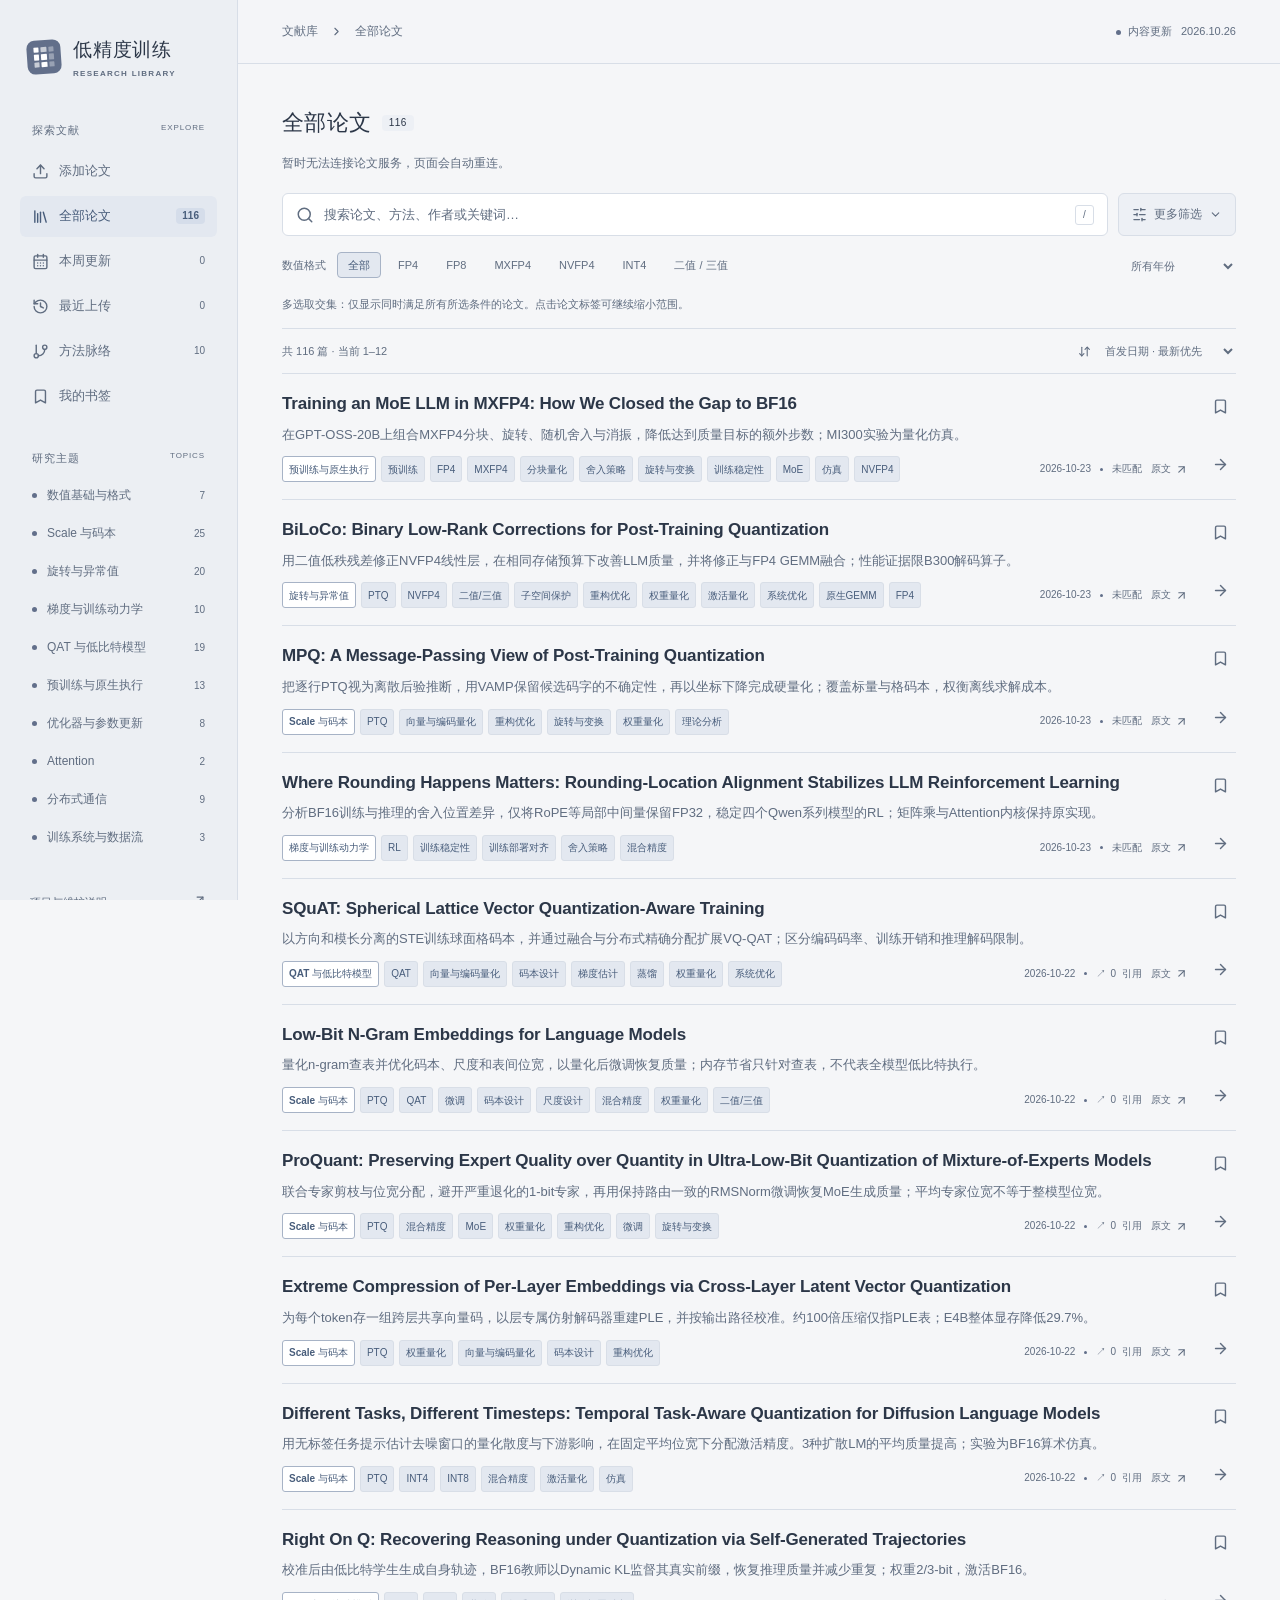
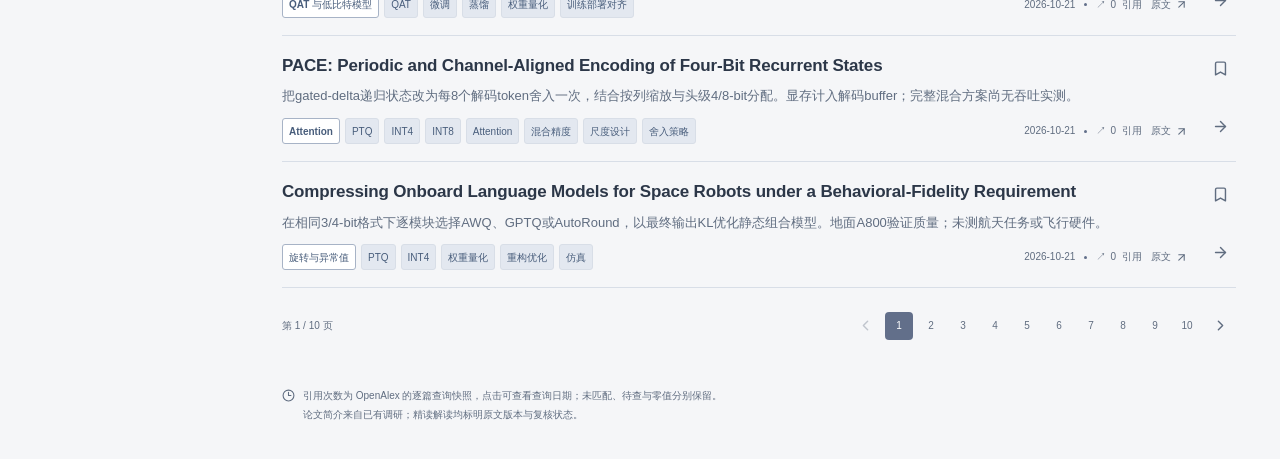
==== commit 5c4de912: "Publish site from 900dfd8" ====
--- a/low-precision-training-kb/index.html
+++ b/low-precision-training-kb/index.html
@@ -10,7 +10,7 @@
     />
     <link rel="icon" type="image/svg+xml" href="/low-precision-training-kb/favicon.svg" />
     <title>低精度训练 · 论文知识库</title>
-    <script type="module" crossorigin src="/low-precision-training-kb/assets/index-DJQtUqgF.js"></script>
+    <script type="module" crossorigin src="/low-precision-training-kb/assets/index-DgBc7093.js"></script>
     <link rel="modulepreload" crossorigin href="/low-precision-training-kb/assets/react-B-WmfZu0.js">
     <link rel="stylesheet" crossorigin href="/low-precision-training-kb/assets/index-BcwCqKpa.css">
   </head>
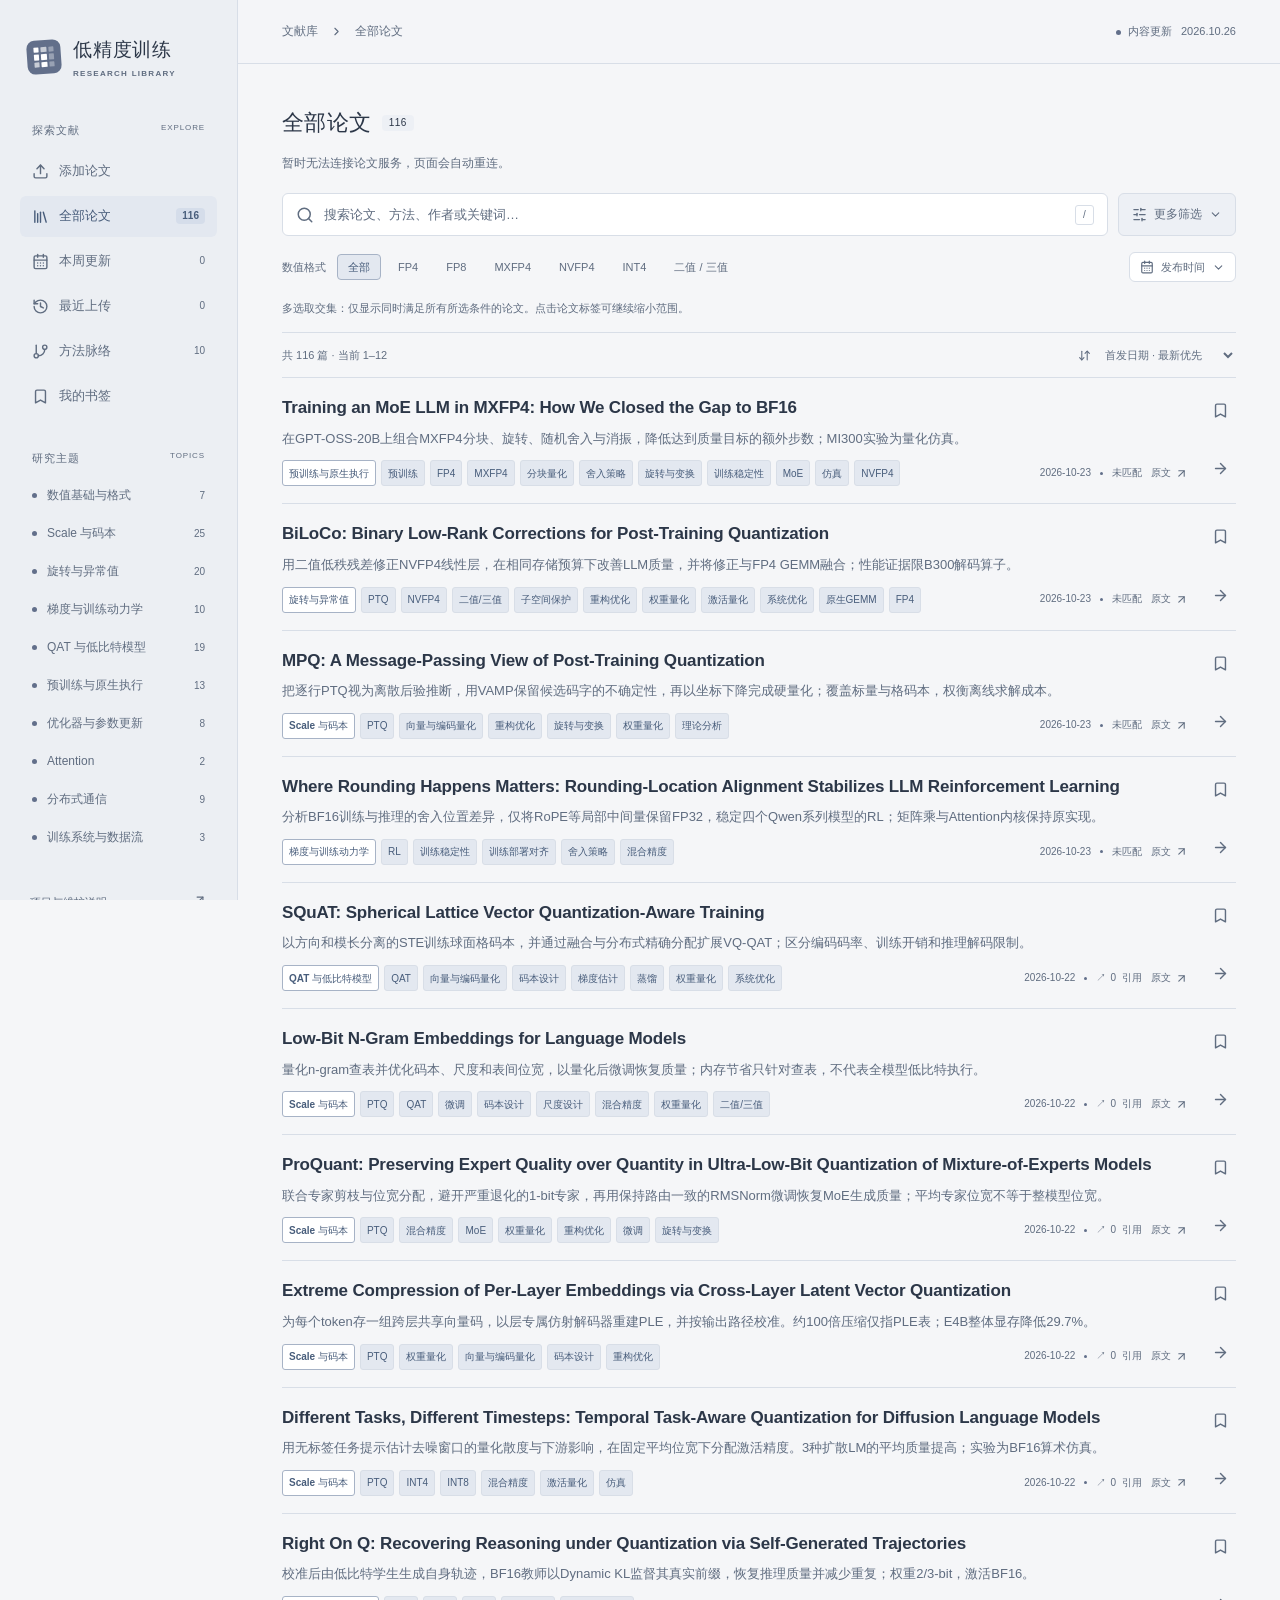
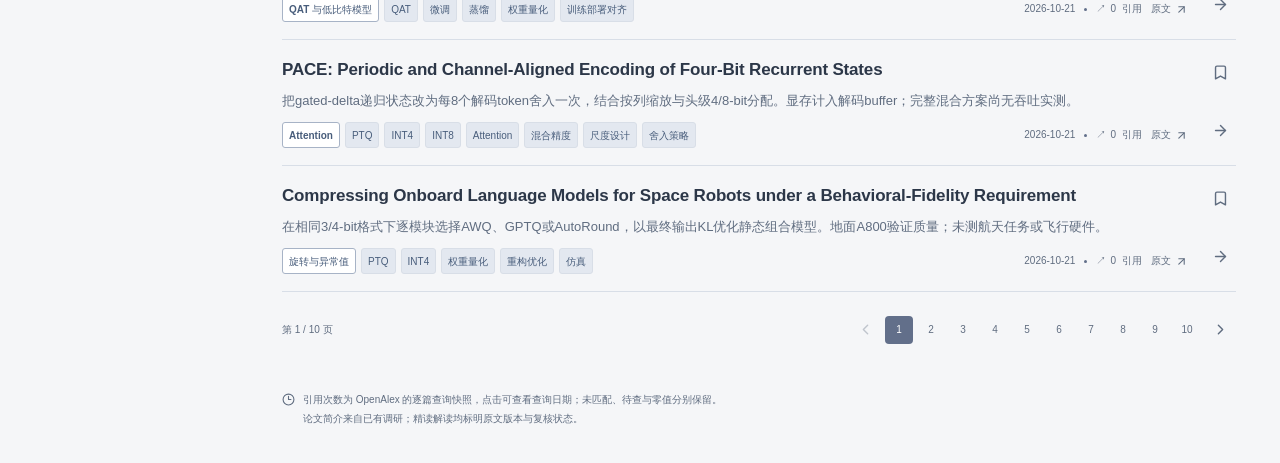
==== commit c9ef23c9: "Publish site from 1cf1926" ====
--- a/low-precision-training-kb/index.html
+++ b/low-precision-training-kb/index.html
@@ -10,9 +10,9 @@
     />
     <link rel="icon" type="image/svg+xml" href="/low-precision-training-kb/favicon.svg" />
     <title>低精度训练 · 论文知识库</title>
-    <script type="module" crossorigin src="/low-precision-training-kb/assets/index-DgBc7093.js"></script>
+    <script type="module" crossorigin src="/low-precision-training-kb/assets/index-Di7J9Fvq.js"></script>
     <link rel="modulepreload" crossorigin href="/low-precision-training-kb/assets/react-B-WmfZu0.js">
-    <link rel="stylesheet" crossorigin href="/low-precision-training-kb/assets/index-BcwCqKpa.css">
+    <link rel="stylesheet" crossorigin href="/low-precision-training-kb/assets/index-BCbc9hj2.css">
   </head>
   <body>
     <div id="root"></div>
--- a/low-precision-training-kb/assets/index-BCbc9hj2.css
+++ b/low-precision-training-kb/assets/index-BCbc9hj2.css
@@ -0,0 +1 @@
+.summary-abstract h3,.summary-problem h3,.summary-findings-title{font-size:16px;margin:0 0 10px}.summary-abstract{margin:22px 0}.summary-abstract p,.summary-problem p{margin:0;font-size:16px;line-height:1.95}.summary-problem{margin:24px 0;padding:18px 20px;border-left:3px solid var(--primary);background:var(--accent)}.summary-findings h4{margin:0 0 8px;font-size:16px}.summary-evidence-note{color:var(--muted);font-size:14px}.summary-evidence-card{margin:22px 0;border:1px solid var(--line);border-radius:8px;overflow:hidden;scroll-margin-top:88px}.summary-figure-heading{display:flex;align-items:start;justify-content:space-between;gap:16px;padding:17px 18px;background:var(--background)}.summary-figure-heading h3{margin:0;font-size:15px;line-height:1.6}.summary-figure-heading a{flex-shrink:0;font-size:12px;padding-top:4px}.summary-image-link{display:block;background:var(--paper);padding:14px}.summary-image-link img{display:block;width:100%;height:auto;object-fit:contain}.summary-image-link>span{display:flex;justify-content:end;align-items:center;gap:5px;font-size:12px;margin-top:10px}.summary-evidence-card figcaption{padding:16px 18px;line-height:1.8;font-size:14px;border-top:1px solid var(--line)}.summary-visual-origin{display:block;color:var(--deep);font-size:12px;font-weight:600;margin-bottom:5px}.summary-evidence-card .result-table-scroll{margin:0;border-radius:0;border:0}.summary-evidence-card table{min-width:450px}.summary-evidence-card .result-table-scroll tbody tr:last-child th,.summary-evidence-card .result-table-scroll tbody tr:last-child td{background:transparent;color:inherit;font-weight:400}.summary-excerpt{padding:12px 18px;font-size:13px}.summary-excerpt summary{cursor:pointer;color:var(--deep)}.summary-excerpt blockquote{margin:14px 0 4px;padding-left:14px;border-left:2px solid var(--line);line-height:1.8;overflow-wrap:anywhere}.summary-passage{padding:14px 0;border-bottom:1px solid var(--line);scroll-margin-top:88px}.summary-passage .summary-excerpt{padding:10px 0 0}.summary-scope p{line-height:1.9}@media(max-width:640px){.summary-figure-heading{flex-wrap:wrap;gap:6px;padding:14px}.summary-image-link{padding:8px}.summary-evidence-card figcaption{padding:14px}.summary-problem{padding:15px}}.paper-references h2{display:flex;align-items:center;gap:9px}.reference-list{list-style:none;padding:0;margin:22px 0 0}.reference-item{display:grid;grid-template-columns:26px minmax(0,1fr);gap:12px;padding:18px 0;border-top:1px solid var(--line)}.reference-number{padding-top:3px;font-size:12px;color:var(--muted);font-variant-numeric:tabular-nums}.reference-title{font-size:14px;font-weight:600;line-height:1.7;overflow-wrap:anywhere}.reference-title a{display:inline}.reference-title svg{display:inline;margin-left:5px;vertical-align:-2px;flex-shrink:0}.reference-citation{margin:7px 0!important;color:var(--muted);font-size:12px;line-height:1.7;overflow-wrap:anywhere}.reference-meta{display:flex;flex-wrap:wrap;align-items:center;gap:8px 16px;margin-top:8px;color:var(--muted);font-size:11px}.reference-in-library{color:var(--deep);font-weight:600}.reference-coverage{color:var(--muted);font-size:13px;line-height:1.7}.reference-sidebar-link{margin-top:12px;font-size:12px}.reference-expand{margin-top:12px}@media(max-width:600px){.reference-item{grid-template-columns:20px minmax(0,1fr);gap:8px}}:root{font-family:Inter,-apple-system,BlinkMacSystemFont,Segoe UI,Noto Sans CJK SC,Microsoft YaHei,sans-serif;color:var(--text);background:var(--background);font-synthesis:none;text-rendering:optimizeLegibility;-webkit-font-smoothing:antialiased;font-size:14px;line-height:1.65;--background: #f5f6f8;--sidebar-background: #eceff3;--paper: #ffffff;--text: #2c3748;--muted: #606d80;--primary: #626f8a;--primary-hover: #4f5e79;--deep: #485d7b;--line: #d8dee7;--line-strong: #a7b3c6;--soft: #edf0f5;--accent: #e3e8f0;--accent-strong: #d5ddea;--on-primary: #ffffff;--topbar-background: rgba(245, 246, 248, .95);--scrim: rgba(44, 55, 72, .32);--shadow: rgba(44, 55, 72, .14)}*{box-sizing:border-box}body{margin:0}button,input,select,textarea{font:inherit}button,a,input,select,textarea{-webkit-tap-highlight-color:transparent}a{color:inherit;text-decoration:none}button{cursor:pointer;color:inherit}button:disabled{cursor:not-allowed;opacity:.35}button{background:none;border:0}svg{flex-shrink:0;vertical-align:middle}h1,h2,h3,p{margin:0}h1,h2,h3{font-weight:600}::selection{background:var(--accent-strong);color:var(--text)}:focus-visible{outline:2px solid var(--primary);outline-offset:4px;border-radius:3px}button:focus-visible{outline-offset:2px}.sr-only{position:absolute;width:1px;height:1px;padding:0;margin:-1px;overflow:hidden;clip:rect(0,0,0,0);white-space:nowrap;border:0}.skip-link{position:fixed;top:-80px;left:260px;z-index:100;background:var(--deep);color:var(--on-primary);padding:12px 20px}.skip-link:focus{top:8px}.app-shell{display:flex;min-height:100vh}.sidebar{width:238px;background:var(--sidebar-background);border-right:1px solid var(--line);position:fixed;inset:0 auto 0 0;display:flex;flex-direction:column;padding:34px 20px 22px;z-index:30;overflow-y:auto;scrollbar-width:thin}.brand{display:flex;align-items:center;gap:12px;padding:0 7px;margin-bottom:40px}.brand>span:last-child{display:flex;flex-direction:column}.brand strong{font-size:19px;letter-spacing:.04em;color:var(--text);font-weight:650}.brand>span>span{font-size:8px;letter-spacing:.16em;color:var(--muted);margin-top:2px;font-weight:600}.matrix-mark{width:34px;height:34px;background:var(--primary);padding:7px;display:grid;grid-template-columns:repeat(3,1fr);gap:2px;border-radius:8px;transform:rotate(-4deg);flex-shrink:0}.matrix-mark i{background:var(--on-primary);border-radius:.5px}.matrix-mark i:nth-child(3n){opacity:.35}.matrix-mark i:nth-child(2){opacity:.65}.matrix-mark i:nth-child(7){opacity:.65}.sidebar-caption{font-size:11px;letter-spacing:.08em;font-weight:600;color:var(--muted);display:flex;justify-content:space-between;padding:0 12px;margin-bottom:12px}.sidebar-caption>span{font-size:8px;color:var(--muted);font-weight:500}.primary-nav,.topic-nav{display:flex;flex-direction:column;gap:4px}.primary-nav a{display:flex;align-items:center;gap:10px;min-height:41px;padding:9px 12px;color:var(--muted);font-size:12px;border-radius:6px;transition:background .15s}.primary-nav a>span{flex:1}.primary-nav small,.topic-nav small{font-size:10px;color:var(--muted);font-variant-numeric:tabular-nums}.primary-nav a:hover,.topic-nav a:hover{background:var(--accent);color:var(--deep)}.primary-nav a.active{background:var(--accent);color:var(--deep);font-weight:600}.primary-nav a.active small{color:var(--deep);background:var(--accent-strong);padding:0 6px;border-radius:4px}.primary-nav a.active svg{stroke:var(--deep)}.topic-caption{margin-top:32px}.topic-nav a{display:flex;align-items:center;gap:10px;font-size:11px;min-height:34px;padding:6px 12px;border-radius:5px;color:var(--muted)}.topic-nav a>span{flex:1}.topic-nav a.active{color:var(--deep);font-weight:600;background:var(--accent)}.primary-nav a:hover small,.topic-nav a:hover small,.topic-nav a.active small{color:var(--deep)}.topic-dot{width:5px;height:5px;border-radius:50%;background:var(--primary)}.sidebar-bottom{margin-top:auto;padding-top:38px}.live-dot{display:inline-block;width:5px;height:5px;border-radius:50%;background:var(--primary);vertical-align:middle;margin-right:7px}.sidebar-bottom>a{font-size:10px;color:var(--muted);display:flex;justify-content:space-between;padding:0 10px}.workspace{margin-left:238px;width:calc(100% - 238px);min-width:0;display:flex;flex-direction:column}.topbar{height:64px;display:flex;align-items:center;justify-content:space-between;border-bottom:1px solid var(--line);padding:0 44px;background:var(--topbar-background);gap:16px}.breadcrumbs{display:flex;align-items:center;gap:12px;font-size:11px;color:var(--muted)}.breadcrumbs>a{color:var(--muted)}.breadcrumbs>svg{color:var(--muted)}.snapshot{font-size:10px;color:var(--muted);white-space:nowrap}.snapshot time{color:var(--muted);margin-left:6px;font-variant-numeric:tabular-nums}.mobile-menu,.mobile-close{display:none!important}main{flex:1;outline:none}.library-page,.paths-page{max-width:1360px;margin:0 auto;padding:41px 44px 0}.eyebrow{display:block;font-size:9px;letter-spacing:.13em;font-weight:600;color:var(--muted)}.collection-hero h1{font-size:31px;letter-spacing:.025em;line-height:1.5;font-weight:650;margin:12px 0 10px;color:var(--text)}.collection-hero>p{font-size:12px;color:var(--muted);line-height:1.8}.library-results{margin-top:0;scroll-margin-top:20px}.results-heading{display:flex;align-items:center;justify-content:space-between;gap:15px;margin-bottom:16px}.results-heading h1{font-size:22px;color:var(--text);letter-spacing:.02em;display:flex;align-items:center;gap:10px}.results-heading h1>span{font-size:10px;background:var(--soft);padding:0 7px;border-radius:4px;color:var(--text);font-weight:500}.category-scope{margin:-4px 0 18px;max-width:850px;color:var(--muted);font-size:12px;line-height:1.8}.category-scope a{display:inline-block;margin-left:.5em;color:var(--deep);text-decoration:underline;text-underline-offset:3px}.search-toolbar{display:flex;gap:10px}.search-box{display:flex;align-items:center;gap:10px;flex:1;min-width:0;border:1px solid var(--line);background:var(--paper);border-radius:6px;min-height:43px;padding:0 13px;color:var(--muted)}.search-box:focus-within{border-color:var(--primary);box-shadow:0 0 0 2px var(--accent)}.search-box input{flex:1;min-width:0;border:0;background:none;outline:none;font-size:11px;color:var(--text);width:100%;padding:10px 0}.search-box input::placeholder{color:var(--muted)}.search-box input:focus-visible{outline:none}.search-box kbd{font-family:inherit;font-size:10px;border:1px solid var(--line);border-radius:3px;line-height:18px;width:19px;text-align:center;color:var(--muted)}.button{display:inline-flex;align-items:center;justify-content:center;gap:7px;min-height:37px;border:1px solid var(--line);border-radius:6px;padding:7px 13px;background:var(--paper);font-size:11px;font-weight:500;white-space:nowrap;transition:background .15s,border-color .15s}.button:hover{background:var(--soft);border-color:var(--line)}.button.primary{background:var(--primary);border-color:var(--primary);color:var(--on-primary)}.button.primary:hover{background:var(--primary-hover)}.filter-toggle{font-size:11px;color:var(--muted);background:var(--soft);min-width:114px}.filter-toggle.selected{border-color:var(--line-strong);color:var(--deep);background:var(--accent)}.filter-count{font-size:9px;color:var(--deep);background:var(--accent-strong);border-radius:8px;min-width:15px}.quick-filters{display:flex;align-items:center;gap:6px;padding:16px 0 17px;flex-wrap:wrap}.filter-label{font-size:10px;color:var(--muted);margin-right:5px}.filter-pill{display:inline-flex;align-items:center;justify-content:center;gap:4px;border:1px solid transparent;border-radius:4px;min-height:26px;padding:3px 10px;font-size:10px;color:var(--muted);line-height:1.4}.filter-pill:hover{background:var(--soft)}.filter-pill.active{color:var(--deep);background:var(--accent);font-weight:600;border-color:var(--line-strong)}.year-filter{margin-left:auto}.year-filter select,.sort-control select{background:none;border:0;outline-offset:2px;font-size:10px;color:var(--muted);max-width:100%;cursor:pointer;padding:4px 17px 4px 5px}.advanced-filters{padding:16px 18px;background:var(--soft);border-radius:6px;margin-bottom:14px;border:1px solid var(--line)}.advanced-filters fieldset{border:0;margin:0 0 12px;padding:0;display:flex;flex-wrap:wrap;gap:14px;font-size:11px;color:var(--muted)}.advanced-filters legend{float:left;min-width:68px;color:var(--muted)}.advanced-filters label{display:flex;align-items:center;gap:6px;cursor:pointer}.advanced-filters input{accent-color:var(--primary)}.advanced-filters p{font-size:10px;color:var(--muted)}.filter-help,.numeric-record{font-size:11px;line-height:1.7;color:var(--muted);margin:0 0 14px;overflow-wrap:anywhere}.active-filters{display:flex;align-items:center;gap:7px;flex-wrap:wrap;margin-bottom:13px;font-size:10px;color:var(--deep)}.active-filters>button{display:flex;align-items:center;gap:5px;background:var(--accent);color:var(--deep);border-radius:4px;padding:3px 7px;font-size:10px}.active-filters .reset-filters{background:none;color:var(--deep);text-decoration:underline;text-underline-offset:3px}.list-toolbar{display:flex;justify-content:space-between;align-items:center;padding:11px 0;border-top:1px solid var(--line);border-bottom:1px solid var(--line);font-size:10px;color:var(--muted)}.list-toolbar strong{color:var(--muted);font-weight:500}.result-range{color:var(--muted)}.sort-control{display:flex;gap:5px;align-items:center}.paper-row{display:flex;gap:17px;border-bottom:1px solid var(--line);padding:17px 0;position:relative;transition:background .15s}.paper-row:hover{background:var(--soft)}.paper-body{flex:1;min-width:0}.detail-badge{display:inline-flex;align-items:center;gap:3px;font-size:8px;color:var(--deep);background:var(--accent);line-height:1.8;padding:0 5px;border-radius:3px;white-space:nowrap}.new-badge{color:var(--deep);background:var(--soft);padding:0 5px;border-radius:3px;font-size:8px;white-space:nowrap}.paper-row h3{font-size:15px;line-height:1.5;font-weight:550;color:var(--text);letter-spacing:-.01em}.paper-row h3 a{display:block}.paper-row h3 a:hover{color:var(--deep)}.paper-summary{font-size:11px;color:var(--muted);line-height:1.9;margin:6px 0 9px}.paper-bottom{display:flex;align-items:center;gap:10px;justify-content:space-between;flex-wrap:wrap}.tag-list,.detail-tags{display:flex;align-items:center;gap:5px;flex-wrap:wrap}.tag{background:var(--accent);border:1px solid var(--line);color:var(--deep);font-size:8px;padding:1px 6px;border-radius:3px;white-space:nowrap;line-height:1.7}.tag.category-tag{background:var(--paper);border-color:var(--line-strong);font-weight:600}.tag.format-tag{color:var(--deep);background:var(--accent);border-color:var(--line)}a.tag{display:inline-flex;align-items:center;min-height:26px;transition:color .15s,background .15s,border-color .15s}a.tag:hover{color:var(--deep);background:var(--accent-strong);border-color:var(--line-strong)}a.tag.selected-tag{gap:4px;border-color:var(--primary);background:var(--accent-strong)}a.tag:focus-visible{outline-offset:2px}.paper-meta{display:flex;gap:9px;align-items:center;color:var(--muted);font-size:9px;flex-wrap:wrap}.paper-meta>i{height:3px;width:3px;border-radius:50%;background:var(--primary)}.citation .external-link{gap:3px}.citation .external-link>svg{display:none}.quote-symbol{font-size:10px;color:var(--muted);margin-right:1px}.citation-word{font-size:9px;margin-left:3px}.external-link{display:inline-flex;align-items:center;gap:4px}.external-link:hover{color:var(--deep)}.button.primary.external-link:hover{color:var(--on-primary)}.paper-actions{display:flex;flex-direction:column;align-items:center;justify-content:space-between;padding-bottom:2px}.icon-button{display:inline-flex;align-items:center;justify-content:center;border-radius:5px;width:31px;height:31px;color:var(--muted);flex-shrink:0}.icon-button:hover{background:var(--accent);color:var(--deep)}.bookmark-button.is-saved{color:var(--deep)}.bookmark-button.is-saved.button{background:var(--soft);border-color:var(--line)}.open-paper{color:var(--muted)}.pagination{display:flex;align-items:center;justify-content:space-between;padding:22px 0;font-size:10px;color:var(--muted)}.pagination>div{display:flex;gap:4px;align-items:center}.page-number{width:28px;height:28px;border-radius:4px;font-size:10px;color:var(--muted)}.page-number:hover{background:var(--soft)}.page-number.current{background:var(--primary);color:var(--on-primary)}.collection-footnote{display:flex;align-items:flex-start;gap:8px;margin:23px 0 35px;color:var(--muted);font-size:9px;line-height:1.9}.collection-footnote svg{margin-top:3px}.collection-hero{padding:4px 0 12px}.collection-hero h1{font-size:32px;margin:14px 0 11px}.collection-hero h1>span{color:var(--text)}.collection-hero>p{max-width:720px}.empty-state{padding:65px 20px;text-align:center;border-bottom:1px solid var(--line)}.empty-icon{display:flex;align-items:center;justify-content:center;width:53px;height:53px;background:var(--soft);color:var(--muted);border:1px solid var(--line);border-radius:14px;margin:0 auto 18px}.empty-state h3{font-size:18px;color:var(--text)}.empty-state p{font-size:12px;color:var(--muted);margin:9px 0 22px}.empty-actions{display:flex;justify-content:center;flex-wrap:wrap;gap:10px}.toast{position:fixed;left:calc(50% + 119px);bottom:30px;transform:translate(-50%,20px);background:var(--deep);color:var(--on-primary);border:1px solid var(--primary);box-shadow:0 6px 24px var(--shadow);padding:10px 19px;border-radius:7px;font-size:12px;z-index:100;opacity:0;pointer-events:none;transition:opacity .2s,transform .2s;max-width:calc(100vw - 30px)}.toast.visible{opacity:1;transform:translate(-50%)}.not-found{min-height:65vh;padding:100px 45px;text-align:center}.not-found h1{font-size:30px;margin:15px 0}.not-found p{color:var(--muted);margin-bottom:25px}.detail-page{padding:26px 44px 30px;max-width:1420px;margin:0 auto}.back-link{display:inline-flex;align-items:center;gap:7px;font-size:10px;color:var(--muted);margin-bottom:24px}.back-link:hover{color:var(--deep)}.paper-header{padding-bottom:26px;border-bottom:1px solid var(--line)}.paper-header-eyebrow{display:flex;align-items:center;gap:10px;font-size:10px;color:var(--muted);flex-wrap:wrap}.paper-header-eyebrow>a{color:var(--muted)}.paper-header-eyebrow>a:hover{text-decoration:underline}.reading-time{display:inline-flex;align-items:center;gap:4px;margin-left:auto;color:var(--muted);font-size:9px}.paper-header h1{font-family:Georgia,Times New Roman,"Noto Serif CJK SC",serif;font-size:32px;font-weight:500;line-height:1.35;color:var(--text);max-width:1030px;letter-spacing:-.02em;margin:14px 0 16px}.paper-authors{font-size:11px;color:var(--muted);line-height:1.8;max-width:1000px}.paper-publication{display:flex;gap:17px;flex-wrap:wrap;margin-top:11px;color:var(--muted);font-size:9px;font-variant-numeric:tabular-nums}.citation-provider{color:var(--muted)}.detail-tags{margin-top:15px}.detail-tags .tag{font-size:9px;padding:2px 8px;background:var(--accent);color:var(--deep)}.paper-header-actions{display:flex;align-items:center;gap:8px;margin-top:23px;flex-wrap:wrap}.actions-spacer{flex:1}.detail-layout{display:grid;grid-template-columns:minmax(0,1fr) 242px;gap:40px;align-items:start;padding-top:30px}.detail-content{min-width:0}.takeaway{border-left:3px solid var(--primary);padding:3px 0 3px 20px;margin:4px 0 30px}.takeaway .eyebrow{font-size:8px;color:var(--deep);margin-bottom:9px}.takeaway>p{font-size:17px;line-height:1.9;color:var(--deep);letter-spacing:.01em}.reading-section{margin-bottom:38px;scroll-margin-top:24px}.reading-section-heading{display:flex;align-items:center;justify-content:space-between;gap:12px;margin-bottom:17px;flex-wrap:wrap}.reading-section-heading h2{font-size:18px;color:var(--text);display:flex;align-items:center;gap:10px}.reading-section-heading .eyebrow{font-size:8px;color:var(--muted)}.section-number{font-size:11px;color:var(--muted);font-weight:400;min-width:18px}.reading-section>p{font-size:12px;line-height:2;color:var(--text)}.overview-block{background:var(--accent);border:1px solid var(--line);border-radius:8px;padding:22px 24px;margin-bottom:37px}.overview-block .reading-section-heading{margin-bottom:5px}.overview-block h2{font-size:17px;letter-spacing:-.02em;color:var(--text)}.overview-block h2>svg{color:var(--text)}.review-badge{font-size:8px;display:inline-flex;align-items:center;gap:3px;color:var(--deep);padding:3px 6px;background:var(--accent-strong);border-radius:4px;white-space:nowrap}.overview-block .overview-disclosure{font-size:9px;color:var(--deep);margin-bottom:20px}.overview-points{display:flex;flex-direction:column;gap:20px}.overview-point{display:flex;align-items:flex-start;gap:13px}.point-number{font-size:9px;line-height:20px;text-align:center;background:var(--accent-strong);color:var(--deep);border-radius:4px;width:22px;flex-shrink:0;margin-top:1px}.overview-point h3{font-size:11px;color:var(--text);margin-bottom:4px;font-weight:600}.overview-point p{font-size:12px;line-height:1.95;color:var(--text)}.evidence-refs{white-space:nowrap;margin-left:4px;display:inline;font-size:9px}.evidence-refs>a{color:var(--deep);margin-right:3px;font-weight:500;vertical-align:super;line-height:0}.evidence-refs>a:hover{text-decoration:underline}.method-figure{margin:22px 0 0;background:var(--background);border:1px solid var(--line);border-radius:7px;overflow:hidden}.method-flow{display:grid;grid-template-columns:repeat(4,minmax(0,1fr));padding:20px 16px 22px;gap:12px}.method-step{min-width:0}.step-top{display:flex;align-items:center;justify-content:space-between;color:var(--deep);margin-bottom:11px}.step-top>span{font-size:9px;background:var(--accent);border:1px solid var(--line);border-radius:4px;padding:2px 6px;color:var(--deep)}.method-step h3{font-size:11px;color:var(--text);line-height:1.6;margin-bottom:6px}.method-step p{font-size:10px;line-height:1.8;color:var(--muted)}.method-figure figcaption{font-size:9px;color:var(--muted);padding:9px 15px;background:var(--soft);border-top:1px solid var(--line);line-height:1.8}.method-figure figcaption>span{color:var(--muted);margin-right:9px}.result-title{font-size:14px;color:var(--deep);margin:0 0 9px}.results-figure{margin:20px 0 0}.result-table-scroll{overflow-x:auto;border:1px solid var(--line);border-radius:7px;background:var(--paper)}.result-table-scroll table{border-collapse:collapse;width:100%;text-align:left;font-size:11px;line-height:1.8;min-width:450px}.result-table-scroll thead th{background:var(--accent);color:var(--deep);font-size:10px;font-weight:500;white-space:nowrap}.result-table-scroll th,.result-table-scroll td{padding:12px 14px;border-bottom:1px solid var(--line)}.result-table-scroll tbody th{font-weight:400;color:var(--muted)}.result-table-scroll td{color:var(--muted);font-variant-numeric:tabular-nums;white-space:nowrap}.result-table-scroll tr:last-child th,.result-table-scroll tr:last-child td{border:0;background:var(--accent);color:var(--deep)}.result-table-scroll table:has(tbody tr:nth-child(3)) tbody tr:last-child td{font-weight:500}.results-figure figcaption{font-size:10px;color:var(--muted);line-height:1.9;padding:13px 0 0}.condition-list{margin:0;border-top:1px solid var(--line)}.condition-list>div{display:grid;grid-template-columns:94px 1fr;gap:16px;border-bottom:1px solid var(--line);padding:14px 0}.condition-list dt{font-size:11px;color:var(--muted)}.condition-list dd{margin:0;font-size:12px;color:var(--text);line-height:1.9}.limitations-list{display:flex;flex-direction:column;gap:21px;padding:19px 22px;background:var(--soft);border-left:2px solid var(--line);border-radius:0 6px 6px 0}.limitations-list>div{display:flex;gap:11px;align-items:flex-start}.limit-mark{height:5px;width:5px;background:var(--primary);border-radius:50%;margin-top:7px;flex-shrink:0}.limitations-list h3{font-size:12px;color:var(--text);margin-bottom:4px}.limitations-list p{font-size:11px;line-height:1.95;color:var(--text)}.source-count{font-size:9px;color:var(--muted)}.reading-section>.sources-description{font-size:10px;margin-bottom:13px}.source-list{border-top:1px solid var(--line)}.source-item{display:flex;gap:12px;padding:14px 0;border-bottom:1px solid var(--line);scroll-margin-top:24px}.source-index{color:var(--deep);font-size:10px;min-width:18px}.source-item>div{min-width:0;flex:1}.source-item .external-link{font-size:11px;color:var(--muted)}.source-version{font-size:9px;color:var(--muted);display:block;margin-top:2px}.source-item details{margin-top:7px}.source-item summary{font-size:9px;color:var(--muted);cursor:pointer}.source-item blockquote{font-size:10px;line-height:1.8;color:var(--muted);background:var(--soft);padding:12px 14px;margin:10px 0;border-left:2px solid var(--line);overflow-wrap:anywhere}.abstract-section{background:var(--soft);border:1px solid var(--line);border-radius:6px;padding:14px 17px}.abstract-section summary{display:flex;justify-content:space-between;align-items:center;cursor:pointer;list-style:none;color:var(--muted);font-size:11px}.abstract-section summary::-webkit-details-marker{display:none}.abstract-section summary>span{display:flex;align-items:center;gap:7px}.abstract-section details[open] summary>svg{transform:rotate(90deg)}.abstract-section p{font-family:Georgia,serif;font-size:13px;line-height:1.95;color:var(--text);margin-top:16px;overflow-wrap:anywhere}.detail-end{text-align:center;padding:15px 0 25px}.end-mark{display:block;color:var(--muted);font-size:21px;margin-bottom:8px}.detail-end p{color:var(--muted);font-size:12px;margin-bottom:12px}.detail-end>a{display:inline-flex;align-items:center;gap:8px;color:var(--muted);font-size:11px}.detail-aside{border-left:1px solid var(--line);padding-left:25px;min-width:0}.detail-aside-sticky{position:sticky;top:25px}.reading-toc{display:flex;flex-direction:column;margin-bottom:30px}.reading-toc .eyebrow{font-size:8px;margin:6px 0 13px;color:var(--muted)}.reading-toc a{display:flex;align-items:center;gap:11px;color:var(--muted);font-size:10px;padding:7px 0}.reading-toc a>span{font-size:8px;color:var(--muted)}.reading-toc a:hover{color:var(--deep)}.aside-section-title{display:flex;gap:7px;align-items:center;color:var(--muted);margin-bottom:13px}.aside-section-title h2{font-size:12px;font-weight:600;color:var(--text)}.relation-tabs{display:flex;border-bottom:1px solid var(--line);gap:3px}.relation-tabs button{font-size:10px;color:var(--muted);padding:7px 5px 9px;border-bottom:2px solid transparent;white-space:nowrap}.relation-tabs button.active{color:var(--deep);border-bottom-color:var(--line-strong)}.relation-tabs small{font-size:8px;margin-left:3px;color:var(--muted)}.relation-note{font-size:9px;color:var(--muted);margin:11px 0}.related-item{padding:14px 0;border-bottom:1px solid var(--line)}.related-year{font-size:8px;color:var(--muted);display:block;margin-bottom:5px}.related-item>a:not(.external-link){display:flex;align-items:center;justify-content:space-between;gap:10px;font-size:12px;font-weight:550;color:var(--muted);line-height:1.6}.related-item>a:hover{color:var(--deep)}.related-item p{font-size:10px;line-height:1.9;color:var(--muted);margin-top:6px;overflow-wrap:anywhere}.related-item>.external-link{font-size:9px;color:var(--muted);margin-top:6px}.relation-coverage,.relation-empty{font-size:9px;color:var(--muted);line-height:1.8;margin:15px 0}.relation-empty{padding:13px 10px;background:var(--soft);border-radius:5px;color:var(--muted)}.paper-paths{margin-top:27px}.paper-paths>a{font-size:10px;display:flex;gap:10px;justify-content:space-between;align-items:center;color:var(--muted);padding:10px 0;border-top:1px solid var(--line)}.reading-meta{display:flex;flex-direction:column;gap:7px;border-top:1px solid var(--line);margin-top:25px;padding-top:16px;font-size:8px;color:var(--muted)}.reading-meta .external-link{color:var(--muted)}.pending-overview{text-align:center;padding:40px 25px;background:var(--soft);border:1px dashed var(--line);border-radius:8px;margin:30px 0}.pending-overview h2{font-size:19px;color:var(--text)}.pending-overview p{font-size:12px;color:var(--muted);margin:12px 0 22px;line-height:1.9}.citation-dialog{width:min(540px,calc(100vw - 40px));border:1px solid var(--line);border-radius:10px;background:var(--paper);padding:25px;color:var(--text);box-shadow:0 20px 60px var(--shadow)}.citation-dialog::backdrop{background:var(--scrim);-webkit-backdrop-filter:blur(3px);backdrop-filter:blur(3px)}.dialog-heading{display:flex;align-items:center;justify-content:space-between}.dialog-heading h2{font-size:18px}.citation-dialog>p{font-size:11px;color:var(--muted);margin:11px 0}.citation-dialog textarea{width:100%;height:145px;border:1px solid var(--line);background:var(--soft);border-radius:6px;font-size:12px;line-height:1.8;color:var(--text);padding:13px;resize:vertical}.dialog-footer{display:flex;justify-content:flex-end;gap:8px;margin-top:15px}.paths-page{padding-bottom:20px}.path-explainer{display:flex;align-items:flex-start;gap:14px;background:var(--soft);border:1px solid var(--line);border-radius:7px;padding:18px 22px;margin:24px 0 28px;color:var(--muted)}.path-explainer>svg{margin-top:3px}.path-explainer strong{display:block;font-size:12px;font-weight:500;color:var(--muted);margin-bottom:5px}.path-explainer p>span{font-size:10px;color:var(--muted)}.path-list{display:flex;flex-direction:column;gap:24px}.path-card{padding:23px 24px 25px;background:var(--paper);border:1px solid var(--line);border-radius:8px;scroll-margin-top:20px}.path-heading{display:flex;align-items:flex-start;gap:14px;margin-bottom:23px}.path-number{font-family:Georgia,serif;font-size:25px;color:var(--muted);line-height:1.3}.path-heading h2{font-size:16px;color:var(--text);line-height:1.6}.path-heading p{font-size:11px;color:var(--muted);margin-top:5px}.verified-label{margin-left:auto;display:inline-flex;align-items:center;gap:4px;font-size:8px;color:var(--muted);white-space:nowrap;padding-top:3px}.path-nodes{display:flex;overflow-x:auto;gap:0;scrollbar-width:thin;padding-bottom:4px}.path-segment{display:flex;align-items:center;flex:1;min-width:0}.path-segment:last-child{flex:.83}.path-node{display:flex;flex-direction:column;justify-content:space-between;background:var(--soft);border:1px solid var(--line);border-radius:6px;min-height:113px;min-width:110px;width:100%;padding:13px 12px;transition:border-color .15s}.path-node:hover{border-color:var(--line-strong)}.path-node.has-detail{background:var(--soft);border-color:var(--line)}.path-node-year{font-size:10px;color:var(--muted);letter-spacing:.04em}.path-node h3{font-size:11px;font-weight:500;line-height:1.6;color:var(--text);margin:7px 0;overflow-wrap:anywhere}.path-node>span:last-child{font-size:8px;color:var(--muted)}.path-edge{width:40px;flex-shrink:0;display:flex;align-items:center;flex-direction:column;color:var(--muted);padding:0 7px;gap:5px}.path-edge .external-link{font-size:8px;white-space:nowrap;color:var(--muted);gap:0}.path-edge .external-link svg{display:none}.path-bottom{display:flex;justify-content:space-between;align-items:center;gap:18px;font-size:10px;color:var(--muted);padding:25px 0}.path-bottom a{display:inline-flex;align-items:center;gap:6px;color:var(--muted)}.primary-nav a{font-size:13px}.topic-nav a{font-size:12px}.sidebar-caption{font-size:11px}.sidebar-bottom>a{font-size:11px}.breadcrumbs{font-size:12px}.snapshot{font-size:11px}.collection-hero>p{font-size:13px}.search-box input{font-size:13px}.filter-label,.filter-pill{font-size:11px}.filter-toggle{font-size:12px}.year-filter select,.sort-control select,.list-toolbar{font-size:11px}.paper-row h3{font-size:17px}.paper-summary{font-size:13px}.tag,.paper-meta,.citation-word{font-size:10px}.detail-badge,.new-badge{font-size:9px}.collection-footnote{font-size:10px}.reading-section>p,.overview-point p,.condition-list dd{font-size:14px}.overview-point h3{font-size:12px}.overview-block .overview-disclosure{font-size:11px}.review-badge{font-size:10px}.paper-authors{font-size:13px}.paper-publication{font-size:11px}.detail-tags .tag{font-size:10px}.paper-header-eyebrow{font-size:11px}.reading-time{font-size:10px}.reading-toc a{font-size:12px}.related-item>a:not(.external-link){font-size:14px}.related-item p{font-size:12px}.relation-note,.relation-coverage,.relation-empty,.relation-tabs button{font-size:11px}.aside-section-title h2{font-size:14px}.related-year{font-size:10px}.method-step h3{font-size:13px}.method-step p{font-size:12px}.method-figure figcaption,.results-figure figcaption{font-size:11px}.result-table-scroll table{font-size:12px}.result-table-scroll thead th{font-size:11px}.condition-list dt{font-size:12px}.limitations-list h3{font-size:13px}.limitations-list p,.source-item .external-link{font-size:12px}.source-version,.source-item summary{font-size:10px}.source-item blockquote{font-size:12px}.reading-section>.sources-description{font-size:12px}.paper-paths>a{font-size:12px}.reading-meta{font-size:10px}.path-heading p{font-size:12px}.path-node h3{font-size:13px}.path-node>span:last-child{font-size:10px}.path-explainer p>span{font-size:12px}.path-explainer strong{font-size:14px}@media(min-width:1550px){.library-page,.paths-page{padding-top:48px;padding-left:58px;padding-right:58px}.paper-row{padding-top:18px;padding-bottom:18px}.paper-row h3{font-size:16px}.paper-summary{font-size:12px}.detail-layout{grid-template-columns:minmax(0,1fr) 270px;gap:46px}.detail-page{padding-left:58px;padding-right:58px}.paper-header h1{font-size:37px}.reading-section>p,.overview-point p,.condition-list dd{font-size:13px}.detail-aside{padding-left:30px}}@media(max-width:1230px){.sidebar{width:215px;padding-left:15px;padding-right:15px}.workspace{margin-left:215px;width:calc(100% - 215px)}.topbar{padding:0 30px}.library-page,.paths-page,.detail-page{padding-left:30px;padding-right:30px}.detail-layout{grid-template-columns:minmax(0,1fr) 205px;gap:25px}.detail-aside{padding-left:20px}.paper-header h1{font-size:29px}.takeaway>p{font-size:16px}.method-flow{grid-template-columns:repeat(2,minmax(0,1fr));gap:18px}.overview-block,.path-card{padding:20px}.path-nodes{overflow-x:auto}.path-node{min-width:125px}.toast{left:calc(50% + 107px)}}@media(max-width:1050px){.detail-layout{grid-template-columns:minmax(0,1fr)}.detail-aside{border-left:0;border-top:1px solid var(--line);padding:24px 0 0}.detail-aside-sticky{position:static;display:grid;grid-template-columns:1fr 1fr;gap:28px}.reading-toc{display:none}.related-reading{grid-row:span 2}.paper-paths,.reading-meta{margin:0}.method-flow{grid-template-columns:repeat(4,minmax(0,1fr));gap:12px}.path-heading p{font-size:10px}.paper-bottom{gap:8px}.paper-meta{width:100%;margin-top:2px}.result-range{display:none}}@media(max-width:800px){.sidebar{width:210px;padding-top:26px}.brand{padding:0 4px;gap:9px}.brand strong{font-size:17px}.primary-nav a{font-size:11px}.topic-nav a{font-size:10px}.workspace{margin-left:210px;width:calc(100% - 210px)}.library-page,.paths-page,.detail-page{padding-left:23px;padding-right:23px}.topbar{padding:0 23px}.snapshot{font-size:8px}.breadcrumbs{font-size:10px;gap:6px}.snapshot .live-dot{display:none}.filter-toggle{min-width:0;padding:7px 9px}.filter-toggle>svg:last-child{display:none}.filter-label{width:100%;margin:0 0 3px}.quick-filters{gap:4px}.filter-pill{padding:3px 8px}.year-filter{margin-left:0}.paper-row{gap:10px}.paper-row h3{font-size:14px}.paper-summary{font-size:11px}.method-flow{grid-template-columns:repeat(2,minmax(0,1fr));gap:18px}.paper-publication{gap:7px 15px}.citation-provider{display:none}.paper-header h1{font-size:28px}.path-heading{gap:10px}.verified-label{display:none}.toast{left:calc(50% + 105px)}}@media(max-width:640px){.sidebar{transform:translate(-100%);transition:transform .2s;width:255px;padding:31px 20px;z-index:60}.sidebar.mobile-open{transform:translate(0)}.workspace{margin:0;width:100%}.sidebar-backdrop{position:fixed;inset:0;background:var(--scrim);z-index:50;-webkit-backdrop-filter:blur(2px);backdrop-filter:blur(2px)}.mobile-menu{display:inline-flex!important;margin-left:-5px;margin-right:3px;width:27px;height:28px}.mobile-close{display:inline-flex!important;position:absolute;right:12px;top:8px}.brand{margin-bottom:35px}.brand strong{font-size:19px}.primary-nav a{font-size:12px}.topic-nav a{font-size:11px}.sidebar-bottom{padding-top:25px}.topbar{height:56px;padding:0 19px}.breadcrumbs{gap:7px}.snapshot{font-size:8px}.snapshot time{margin-left:4px}.library-page,.paths-page{padding:29px 20px 0}.library-results{margin-top:0}.results-heading{margin-bottom:14px}.results-heading h1{font-size:20px}.search-toolbar{gap:7px}.search-box{padding:0 10px;min-height:41px;gap:7px}.search-box input{font-size:10px}.search-box kbd{display:none}.filter-toggle{font-size:10px;padding:6px 9px;gap:5px;min-width:0}.filter-toggle svg{width:13px}.quick-filters{gap:5px;padding:13px 0 15px}.filter-label{width:100%;font-size:9px}.filter-pill{font-size:9px;padding:3px 9px}.year-filter{margin-left:auto}.year-filter select{font-size:9px;padding-right:0;max-width:106px}.list-toolbar{font-size:9px;padding:9px 0}.sort-control select{font-size:9px;padding-right:2px}.paper-row{padding:16px 0;gap:8px}.paper-row h3{font-size:14px;line-height:1.55}.paper-summary{font-size:11px;line-height:1.9;margin:6px 0 9px}.paper-actions .icon-button{width:24px;height:27px}.paper-actions .icon-button svg{width:15px}.paper-bottom{gap:7px}.tag{font-size:8px}.paper-meta{font-size:8px;gap:8px}.paper-meta .external-link svg{width:10px}.citation-word{font-size:8px}.collection-footnote{font-size:8px;margin-top:21px;margin-bottom:27px}.pagination{padding:18px 0;gap:8px}.pagination>div{gap:1px}.page-number{width:25px;height:26px}.pagination>div>.icon-button{width:26px}.collection-hero h1{font-size:28px}.collection-hero p{font-size:11px}.collection-hero .eyebrow{font-size:8px}.advanced-filters{padding:14px}.advanced-filters fieldset{font-size:10px;gap:9px 13px}.advanced-filters legend{float:none;margin-bottom:6px}.advanced-filters p{font-size:9px}.toast{left:50%;bottom:20px;min-width:220px;text-align:center;font-size:11px}.skip-link{left:20px}.detail-page{padding:21px 20px 10px}.back-link{font-size:9px;margin-bottom:20px}.paper-header-eyebrow{font-size:9px;gap:7px}.reading-time{font-size:8px}.paper-header h1{font-size:27px;line-height:1.4;margin:12px 0 13px}.paper-authors{font-size:10px}.paper-publication{font-size:8px;flex-direction:column;gap:4px;margin-top:12px}.detail-tags{margin-top:13px}.detail-tags .tag{font-size:8px;padding:1px 6px}.paper-header-actions{margin-top:20px;gap:6px}.paper-header-actions .button{font-size:10px;padding:6px 9px;min-height:34px;gap:5px}.paper-header-actions .button svg{width:13px}.actions-spacer{display:none}.paper-header-actions .bookmark-button{margin-left:auto}.detail-layout{padding-top:24px;gap:20px}.takeaway{padding-left:15px;margin-bottom:25px}.takeaway>p{font-size:15px;line-height:1.95}.takeaway .eyebrow{font-size:7px}.overview-block{padding:18px 16px}.reading-section-heading h2{font-size:17px}.overview-block .reading-section-heading{gap:8px}.review-badge{font-size:7px;padding:2px 4px}.overview-block .overview-disclosure{font-size:8px;margin-bottom:19px}.overview-point{gap:10px}.overview-points{gap:18px}.overview-point h3,.overview-point p{font-size:11px}.reading-section{margin-bottom:30px}.reading-section>.eyebrow{font-size:7px}.reading-section>p{font-size:11px}.result-title{font-size:13px}.reading-section-heading{gap:8px;margin-bottom:15px}.reading-section-heading .eyebrow{font-size:7px}.method-flow{padding:17px 14px;gap:19px 16px}.method-step h3{font-size:11px}.method-step p{font-size:10px}.method-figure figcaption{font-size:8px}.result-table-scroll table{font-size:10px;min-width:420px}.result-table-scroll th,.result-table-scroll td{padding:10px 12px}.results-figure figcaption{font-size:9px}.condition-list>div{grid-template-columns:65px 1fr;gap:12px;padding:13px 0}.condition-list dt{font-size:10px}.condition-list dd{font-size:11px}.limitations-list{padding:17px 15px;gap:18px}.limitations-list p{font-size:10px}.limitations-list h3{font-size:11px}.source-count{font-size:8px}.source-item .external-link{font-size:10px}.source-version{font-size:8px}.abstract-section p{font-size:12px}.detail-aside-sticky{display:block}.related-reading{margin-bottom:26px}.relation-tabs button{font-size:11px;padding-right:15px}.related-item>a:not(.external-link){font-size:13px}.related-item p{font-size:11px}.relation-note,.relation-empty,.relation-coverage{font-size:10px}.paper-paths{margin:0 0 25px}.paper-paths a{font-size:11px}.reading-meta{padding-top:19px;font-size:9px}.path-explainer{padding:15px;gap:10px;margin-top:21px}.path-explainer strong{font-size:11px}.path-explainer p>span{font-size:10px;line-height:1.8}.path-card{padding:18px 17px}.path-heading h2{font-size:14px}.path-number{font-size:23px}.path-heading{gap:10px;margin-bottom:20px}.path-heading p{font-size:10px;line-height:1.8}.path-nodes{flex-direction:column;overflow:visible;gap:0}.path-segment{flex-direction:column;align-items:stretch;flex:1}.path-node{min-height:95px;padding:13px 16px;position:relative}.path-node h3{font-size:13px;max-width:80%;margin:4px 0}.path-node-year{font-size:10px;position:absolute;right:15px;top:16px}.path-node>span:last-child{font-size:9px}.path-edge{height:46px;flex-direction:row;width:auto;justify-content:center;gap:8px}.path-edge>svg{transform:rotate(90deg)}.path-edge .external-link{font-size:9px}.path-bottom{flex-direction:column;align-items:flex-start;gap:12px;padding:25px 0;font-size:10px}.path-list{gap:18px}}@media(prefers-reduced-motion:reduce){*,*:before,*:after{scroll-behavior:auto!important;transition:none!important;animation:none!important}}@media print{.sidebar,.topbar,.paper-header-actions,.detail-aside,.back-link,.toast,.skip-link{display:none!important}.workspace{margin:0;width:100%}.detail-page{padding:0;max-width:none}.detail-layout{display:block}.reading-section{break-inside:avoid}.paper-header h1{font-size:24pt}.detail-content{font-size:11pt}.overview-point p,.reading-section>p{font-size:10pt}.source-item details{display:none}.paper-authors{font-size:9pt}.result-table-scroll{overflow:visible}.result-table-scroll table{min-width:0}a{color:inherit}body{background:var(--paper)}}@media(max-width:640px){.overview-point p,.reading-section>p,.condition-list dd{font-size:13px}.overview-block .overview-disclosure,.paper-publication{font-size:10px}.review-badge{font-size:9px}.limitations-list p,.method-step p,.results-figure figcaption{font-size:12px}.paper-summary{font-size:12px}.paper-meta,.citation-word,.tag{font-size:10px}.result-table-scroll table{font-size:12px}.result-table-scroll thead th{font-size:11px}.filter-pill,.page-number{min-height:30px}.reading-time{font-size:10px}}.publication-date-filter{position:relative;margin-left:auto}.publication-date-toggle{min-height:30px;padding:5px 10px;font-size:11px;color:var(--muted);background:var(--paper)}.publication-date-toggle.selected{background:var(--accent);color:var(--deep);border-color:var(--line-strong)}.date-filter-dot{width:5px;height:5px;background:currentColor;border-radius:50%}.publication-date-panel{position:absolute;right:0;top:calc(100% + 8px);z-index:20;width:min(620px,calc(100vw - 40px));padding:20px;background:var(--paper, #fff);border:1px solid var(--line-strong);border-radius:8px;box-shadow:0 12px 36px #29364c20}.publication-date-heading{display:flex;align-items:center;justify-content:space-between;flex-wrap:wrap;gap:12px;font-size:13px}.publication-units{display:flex;border:1px solid var(--line);border-radius:5px;overflow:hidden}.publication-units button{padding:7px 18px;font-size:12px;color:var(--muted)}.publication-units button[aria-pressed=true]{background:var(--accent);color:var(--deep);font-weight:600}.publication-periods{display:grid;grid-template-columns:repeat(2,minmax(0,1fr));gap:14px;margin:18px 0 12px}.publication-periods fieldset{min-width:0;border:0;margin:0;padding:0}.publication-periods legend{font-size:11px;margin-bottom:7px;color:var(--muted)}.publication-period-controls{display:flex;gap:6px}.publication-period-controls label{display:flex;align-items:center;gap:4px;font-size:11px;color:var(--muted)}.publication-period-controls input,.publication-period-controls select{min-width:0;border:1px solid var(--line-strong);border-radius:4px;background:var(--paper, #fff);color:var(--text);padding:8px 5px;font:inherit;font-size:12px}.publication-period-controls input{width:76px}.publication-period-controls select{flex:1}.publication-range-preview,.publication-range-error{margin:10px 0;font-size:12px;line-height:1.6}.publication-range-preview{color:var(--deep)}.publication-range-error{color:#a52f3b}.publication-date-help{color:var(--muted);font-size:11px;line-height:1.8;margin:0}.publication-date-actions{display:flex;justify-content:flex-end;gap:8px;margin-top:16px}.publication-date-actions .button{font-size:12px}.publication-date-actions button:disabled{opacity:.45;cursor:not-allowed}@media(max-width:600px){.publication-date-panel{padding:16px}.publication-periods{grid-template-columns:minmax(0,1fr)}.publication-date-heading{align-items:flex-start}.publication-units button{padding:7px 14px}.publication-period-controls input{font-size:16px;width:92px}.publication-period-controls select{font-size:16px}}.author-list summary{cursor:pointer}.author-list summary span{color:var(--deep);text-decoration:underline;text-underline-offset:3px}.author-list>p{margin-top:10px;max-height:240px;overflow-y:auto;overflow-wrap:anywhere}
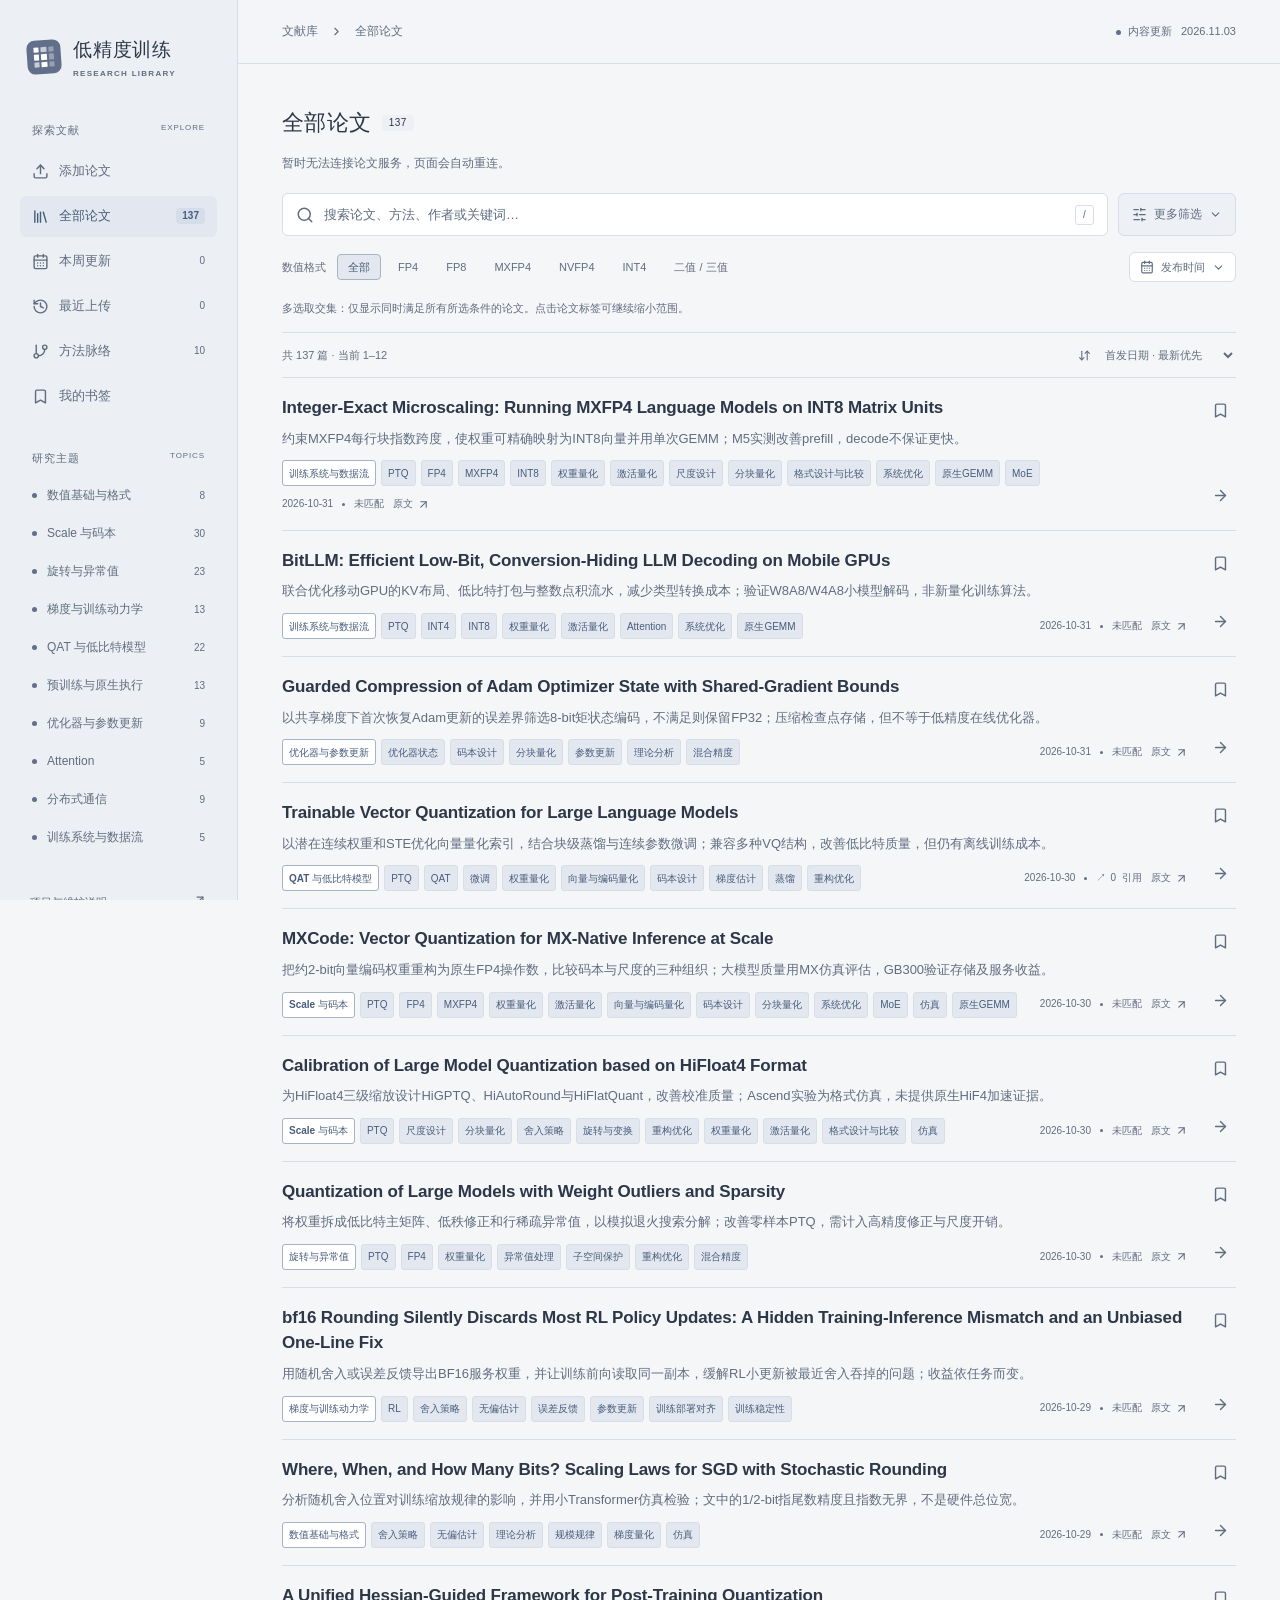
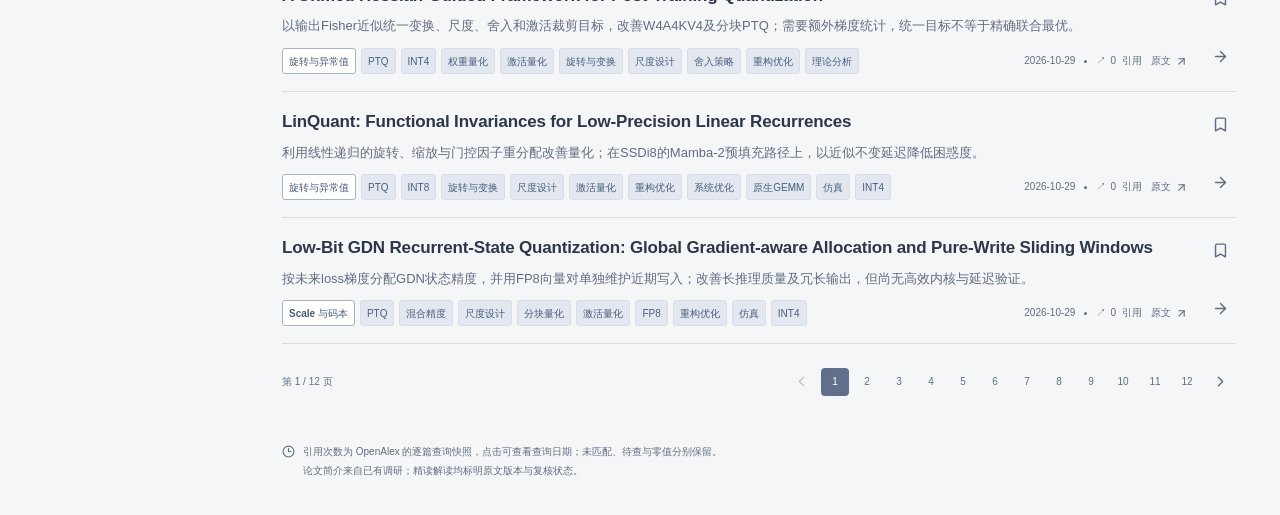
==== commit 3eed2f57: "Publish site from b6899e3" ====
--- a/low-precision-training-kb/index.html
+++ b/low-precision-training-kb/index.html
@@ -10,7 +10,7 @@
     />
     <link rel="icon" type="image/svg+xml" href="/low-precision-training-kb/favicon.svg" />
     <title>低精度训练 · 论文知识库</title>
-    <script type="module" crossorigin src="/low-precision-training-kb/assets/index-Di7J9Fvq.js"></script>
+    <script type="module" crossorigin src="/low-precision-training-kb/assets/index-B8IK3O7_.js"></script>
     <link rel="modulepreload" crossorigin href="/low-precision-training-kb/assets/react-B-WmfZu0.js">
     <link rel="stylesheet" crossorigin href="/low-precision-training-kb/assets/index-BCbc9hj2.css">
   </head>
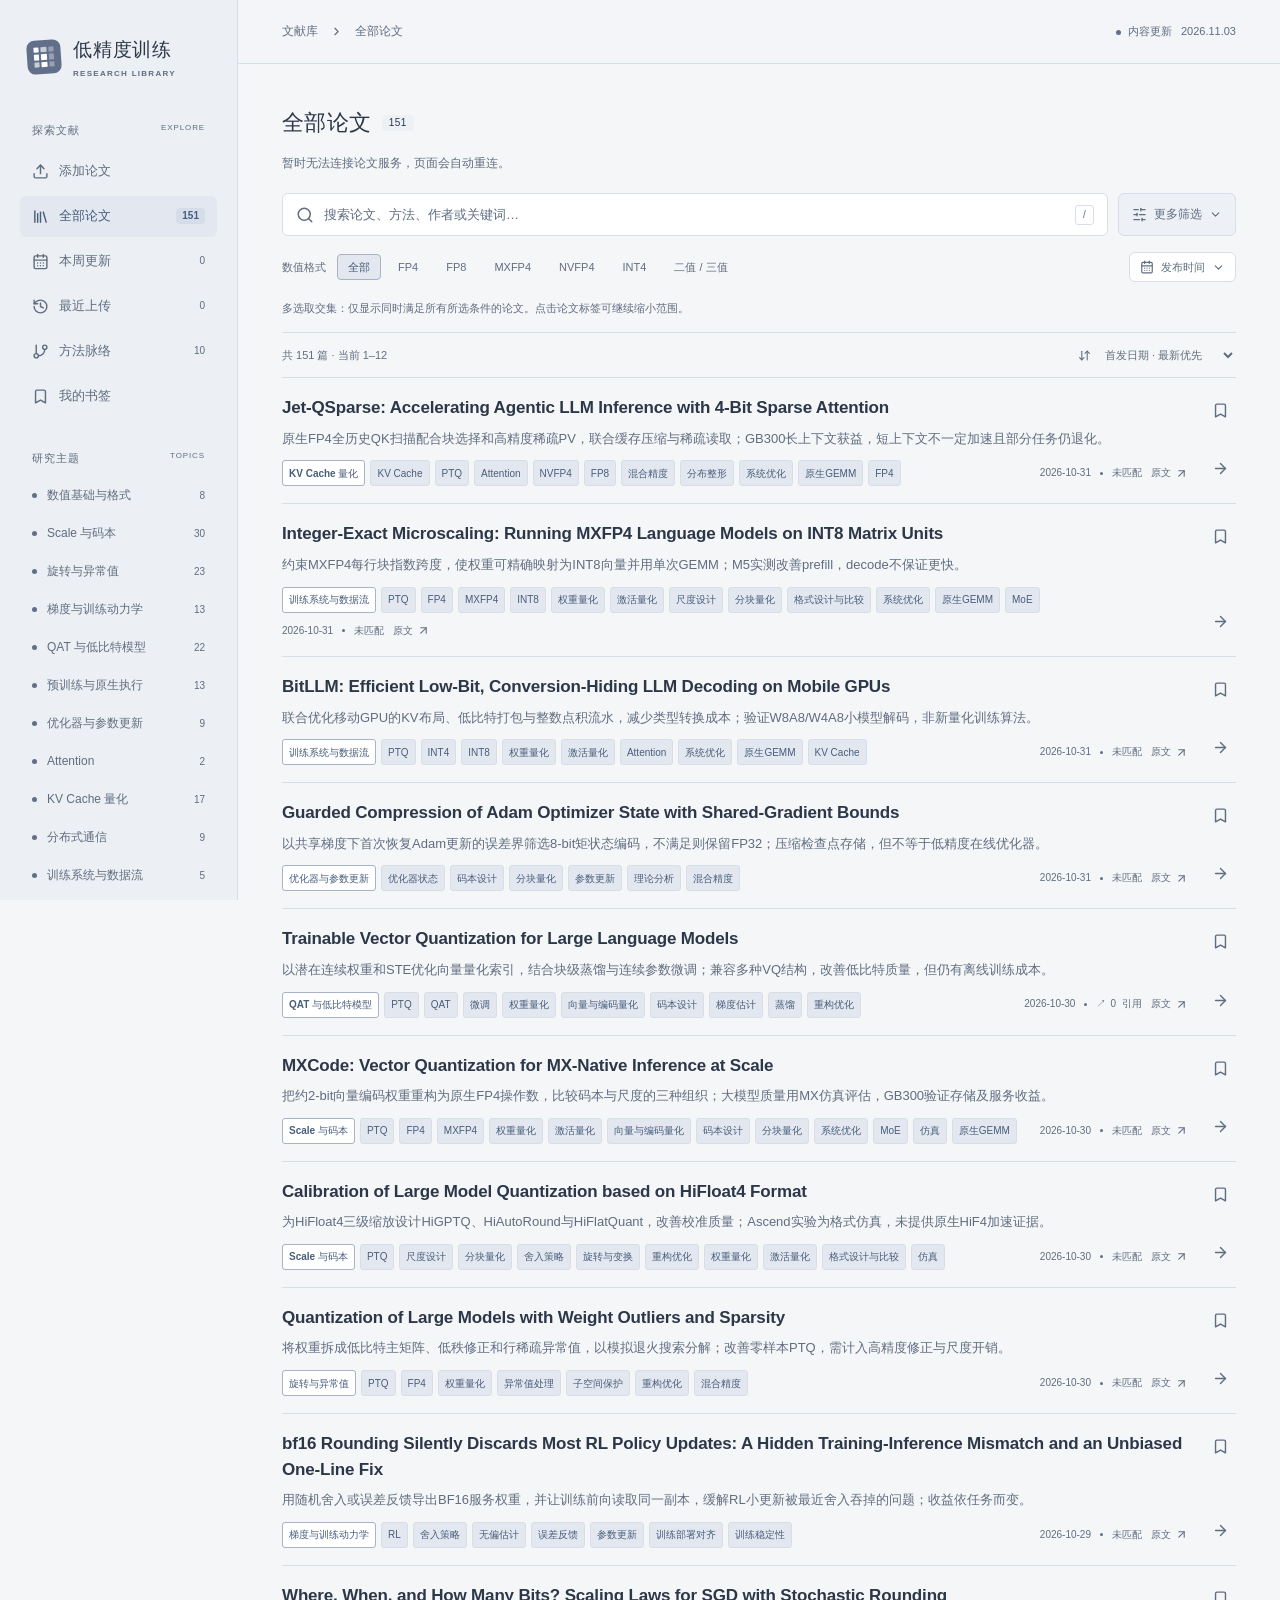
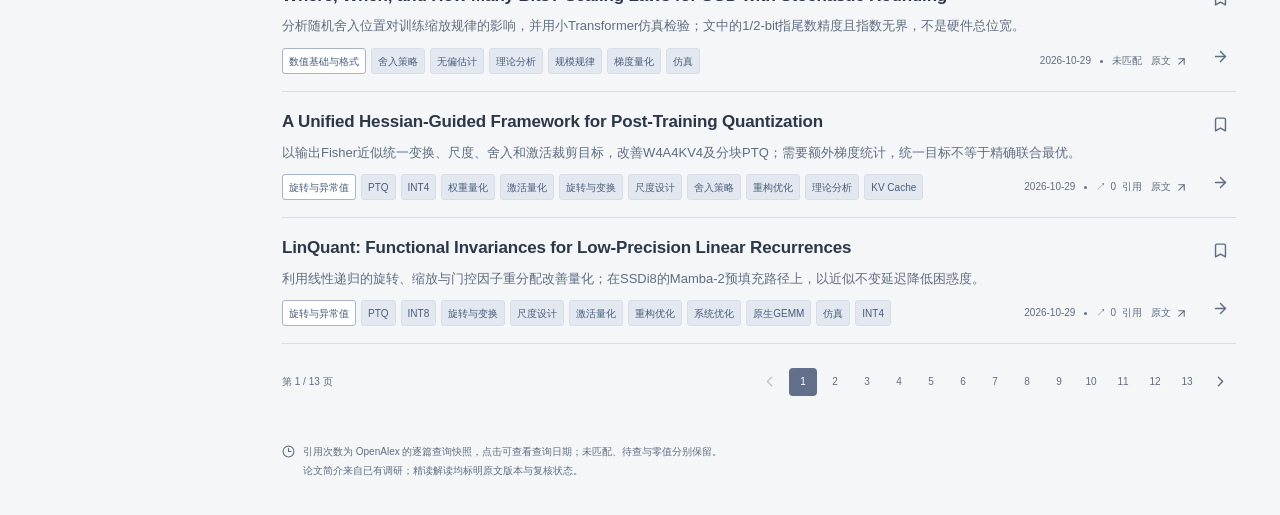
==== commit 937d0b6e: "Publish site from a996099" ====
--- a/low-precision-training-kb/index.html
+++ b/low-precision-training-kb/index.html
@@ -10,7 +10,7 @@
     />
     <link rel="icon" type="image/svg+xml" href="/low-precision-training-kb/favicon.svg" />
     <title>低精度训练 · 论文知识库</title>
-    <script type="module" crossorigin src="/low-precision-training-kb/assets/index-B8IK3O7_.js"></script>
+    <script type="module" crossorigin src="/low-precision-training-kb/assets/index-C5K5Lwqq.js"></script>
     <link rel="modulepreload" crossorigin href="/low-precision-training-kb/assets/react-B-WmfZu0.js">
     <link rel="stylesheet" crossorigin href="/low-precision-training-kb/assets/index-BCbc9hj2.css">
   </head>
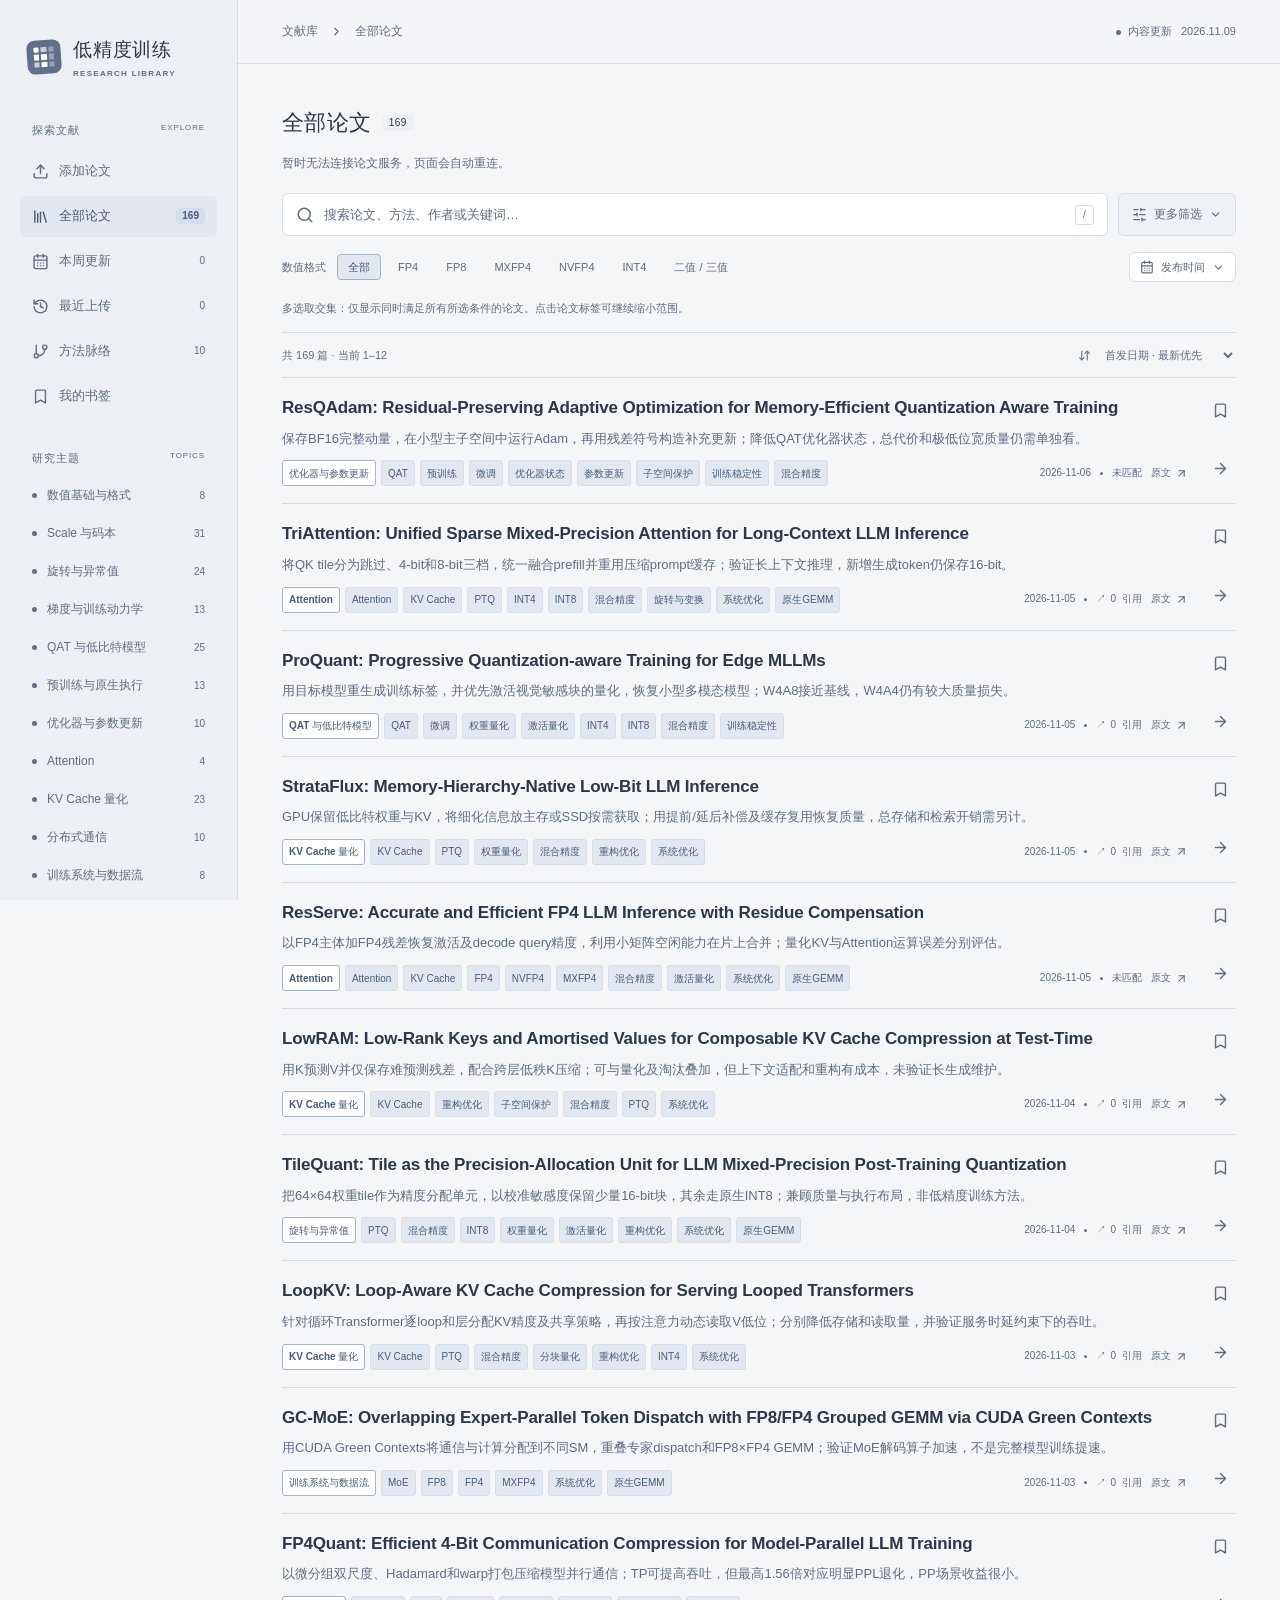
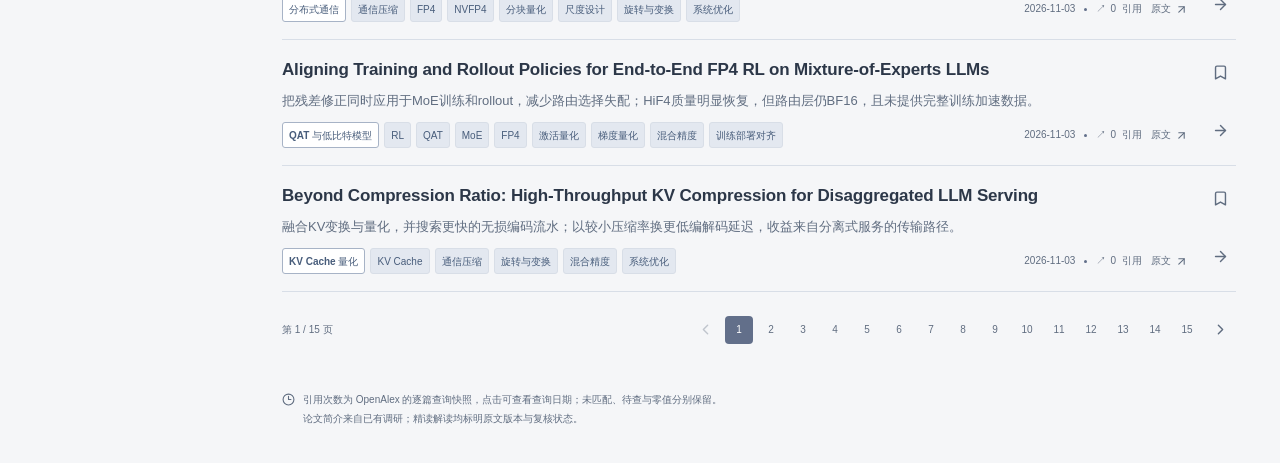
==== commit 4f8713b7: "Publish site from 33f2930" ====
--- a/low-precision-training-kb/index.html
+++ b/low-precision-training-kb/index.html
@@ -10,9 +10,9 @@
     />
     <link rel="icon" type="image/svg+xml" href="/low-precision-training-kb/favicon.svg" />
     <title>低精度训练 · 论文知识库</title>
-    <script type="module" crossorigin src="/low-precision-training-kb/assets/index-C5K5Lwqq.js"></script>
+    <script type="module" crossorigin src="/low-precision-training-kb/assets/index-BxHQC7KA.js"></script>
     <link rel="modulepreload" crossorigin href="/low-precision-training-kb/assets/react-B-WmfZu0.js">
-    <link rel="stylesheet" crossorigin href="/low-precision-training-kb/assets/index-BCbc9hj2.css">
+    <link rel="stylesheet" crossorigin href="/low-precision-training-kb/assets/index-CTobMf_U.css">
   </head>
   <body>
     <div id="root"></div>
--- a/low-precision-training-kb/assets/index-CTobMf_U.css
+++ b/low-precision-training-kb/assets/index-CTobMf_U.css
@@ -0,0 +1 @@
+.summary-abstract h3,.summary-problem h3,.summary-findings-title{font-size:16px;margin:0 0 10px}.summary-abstract{margin:22px 0}.summary-abstract p,.summary-problem p{margin:0;font-size:16px;line-height:1.95}.summary-problem{margin:24px 0;padding:18px 20px;border-left:3px solid var(--primary);background:var(--accent)}.summary-findings h4{margin:0 0 8px;font-size:16px}.summary-evidence-note{color:var(--muted);font-size:14px}.summary-evidence-card{margin:22px 0;border:1px solid var(--line);border-radius:8px;overflow:hidden;scroll-margin-top:88px}.summary-figure-heading{display:flex;align-items:start;justify-content:space-between;gap:16px;padding:17px 18px;background:var(--background)}.summary-figure-heading h3{margin:0;font-size:15px;line-height:1.6}.summary-figure-heading a{flex-shrink:0;font-size:12px;padding-top:4px}.summary-image-link{display:block;background:var(--paper);padding:14px}.summary-image-link img{display:block;width:100%;height:auto;object-fit:contain}.summary-image-link>span{display:flex;justify-content:end;align-items:center;gap:5px;font-size:12px;margin-top:10px}.summary-evidence-card figcaption{padding:16px 18px;line-height:1.8;font-size:14px;border-top:1px solid var(--line)}.summary-visual-origin{display:block;color:var(--deep);font-size:12px;font-weight:600;margin-bottom:5px}.summary-evidence-card .result-table-scroll{margin:0;border-radius:0;border:0}.summary-evidence-card table{min-width:450px}.summary-evidence-card .result-table-scroll tbody tr:last-child th,.summary-evidence-card .result-table-scroll tbody tr:last-child td{background:transparent;color:inherit;font-weight:400}.summary-excerpt{padding:12px 18px;font-size:13px}.summary-excerpt summary{cursor:pointer;color:var(--deep)}.summary-excerpt blockquote{margin:14px 0 4px;padding-left:14px;border-left:2px solid var(--line);line-height:1.8;overflow-wrap:anywhere}.summary-passage{padding:14px 0;border-bottom:1px solid var(--line);scroll-margin-top:88px}.summary-passage .summary-excerpt{padding:10px 0 0}.summary-scope p{line-height:1.9}@media(max-width:640px){.summary-figure-heading{flex-wrap:wrap;gap:6px;padding:14px}.summary-image-link{padding:8px}.summary-evidence-card figcaption{padding:14px}.summary-problem{padding:15px}}.paper-references h2{display:flex;align-items:center;gap:9px}.reference-list{list-style:none;padding:0;margin:22px 0 0}.reference-item{display:grid;grid-template-columns:26px minmax(0,1fr);gap:12px;padding:18px 0;border-top:1px solid var(--line)}.reference-number{padding-top:3px;font-size:12px;color:var(--muted);font-variant-numeric:tabular-nums}.reference-title{font-size:14px;font-weight:600;line-height:1.7;overflow-wrap:anywhere}.reference-title a{display:inline}.reference-title svg{display:inline;margin-left:5px;vertical-align:-2px;flex-shrink:0}.reference-citation{margin:7px 0!important;color:var(--muted);font-size:12px;line-height:1.7;overflow-wrap:anywhere}.reference-meta{display:flex;flex-wrap:wrap;align-items:center;gap:8px 16px;margin-top:8px;color:var(--muted);font-size:11px}.reference-in-library{color:var(--deep);font-weight:600}.reference-coverage{color:var(--muted);font-size:13px;line-height:1.7}.reference-sidebar-link{margin-top:12px;font-size:12px}.reference-expand{margin-top:12px}@media(max-width:600px){.reference-item{grid-template-columns:20px minmax(0,1fr);gap:8px}}:root{font-family:Inter,-apple-system,BlinkMacSystemFont,Segoe UI,Noto Sans CJK SC,Microsoft YaHei,sans-serif;color:var(--text);background:var(--background);font-synthesis:none;text-rendering:optimizeLegibility;-webkit-font-smoothing:antialiased;font-size:14px;line-height:1.65;--background: #f5f6f8;--sidebar-background: #eceff3;--paper: #ffffff;--text: #2c3748;--muted: #606d80;--primary: #626f8a;--primary-hover: #4f5e79;--deep: #485d7b;--line: #d8dee7;--line-strong: #a7b3c6;--soft: #edf0f5;--accent: #e3e8f0;--accent-strong: #d5ddea;--on-primary: #ffffff;--topbar-background: rgba(245, 246, 248, .95);--scrim: rgba(44, 55, 72, .32);--shadow: rgba(44, 55, 72, .14)}*{box-sizing:border-box}body{margin:0}button,input,select,textarea{font:inherit}button,a,input,select,textarea{-webkit-tap-highlight-color:transparent}a{color:inherit;text-decoration:none}button{cursor:pointer;color:inherit}button:disabled{cursor:not-allowed;opacity:.35}button{background:none;border:0}svg{flex-shrink:0;vertical-align:middle}h1,h2,h3,p{margin:0}h1,h2,h3{font-weight:600}::selection{background:var(--accent-strong);color:var(--text)}:focus-visible{outline:2px solid var(--primary);outline-offset:4px;border-radius:3px}button:focus-visible{outline-offset:2px}.sr-only{position:absolute;width:1px;height:1px;padding:0;margin:-1px;overflow:hidden;clip:rect(0,0,0,0);white-space:nowrap;border:0}.skip-link{position:fixed;top:-80px;left:260px;z-index:100;background:var(--deep);color:var(--on-primary);padding:12px 20px}.skip-link:focus{top:8px}.app-shell{display:flex;min-height:100vh}.sidebar{width:238px;background:var(--sidebar-background);border-right:1px solid var(--line);position:fixed;inset:0 auto 0 0;display:flex;flex-direction:column;padding:34px 20px 22px;z-index:30;overflow-y:auto;scrollbar-width:thin}.brand{display:flex;align-items:center;gap:12px;padding:0 7px;margin-bottom:40px}.brand>span:last-child{display:flex;flex-direction:column}.brand strong{font-size:19px;letter-spacing:.04em;color:var(--text);font-weight:650}.brand>span>span{font-size:8px;letter-spacing:.16em;color:var(--muted);margin-top:2px;font-weight:600}.matrix-mark{width:34px;height:34px;background:var(--primary);padding:7px;display:grid;grid-template-columns:repeat(3,1fr);gap:2px;border-radius:8px;transform:rotate(-4deg);flex-shrink:0}.matrix-mark i{background:var(--on-primary);border-radius:.5px}.matrix-mark i:nth-child(3n){opacity:.35}.matrix-mark i:nth-child(2){opacity:.65}.matrix-mark i:nth-child(7){opacity:.65}.sidebar-caption{font-size:11px;letter-spacing:.08em;font-weight:600;color:var(--muted);display:flex;justify-content:space-between;padding:0 12px;margin-bottom:12px}.sidebar-caption>span{font-size:8px;color:var(--muted);font-weight:500}.primary-nav,.topic-nav{display:flex;flex-direction:column;gap:4px}.primary-nav a{display:flex;align-items:center;gap:10px;min-height:41px;padding:9px 12px;color:var(--muted);font-size:12px;border-radius:6px;transition:background .15s}.primary-nav a>span{flex:1}.primary-nav small,.topic-nav small{font-size:10px;color:var(--muted);font-variant-numeric:tabular-nums}.primary-nav a:hover,.topic-nav a:hover{background:var(--accent);color:var(--deep)}.primary-nav a.active{background:var(--accent);color:var(--deep);font-weight:600}.primary-nav a.active small{color:var(--deep);background:var(--accent-strong);padding:0 6px;border-radius:4px}.primary-nav a.active svg{stroke:var(--deep)}.topic-caption{margin-top:32px}.topic-nav a{display:flex;align-items:center;gap:10px;font-size:11px;min-height:34px;padding:6px 12px;border-radius:5px;color:var(--muted)}.topic-nav a>span{flex:1}.topic-nav a.active{color:var(--deep);font-weight:600;background:var(--accent)}.primary-nav a:hover small,.topic-nav a:hover small,.topic-nav a.active small{color:var(--deep)}.topic-dot{width:5px;height:5px;border-radius:50%;background:var(--primary)}.sidebar-bottom{margin-top:auto;padding-top:38px}.live-dot{display:inline-block;width:5px;height:5px;border-radius:50%;background:var(--primary);vertical-align:middle;margin-right:7px}.sidebar-bottom>a{font-size:10px;color:var(--muted);display:flex;justify-content:space-between;padding:0 10px}.workspace{margin-left:238px;width:calc(100% - 238px);min-width:0;display:flex;flex-direction:column}.topbar{height:64px;display:flex;align-items:center;justify-content:space-between;border-bottom:1px solid var(--line);padding:0 44px;background:var(--topbar-background);gap:16px}.breadcrumbs{display:flex;align-items:center;gap:12px;font-size:11px;color:var(--muted)}.breadcrumbs>a{color:var(--muted)}.breadcrumbs>svg{color:var(--muted)}.snapshot{font-size:10px;color:var(--muted);white-space:nowrap}.snapshot time{color:var(--muted);margin-left:6px;font-variant-numeric:tabular-nums}.mobile-menu,.mobile-close{display:none!important}main{flex:1;outline:none}.library-page,.paths-page{max-width:1360px;margin:0 auto;padding:41px 44px 0}.eyebrow{display:block;font-size:9px;letter-spacing:.13em;font-weight:600;color:var(--muted)}.collection-hero h1{font-size:31px;letter-spacing:.025em;line-height:1.5;font-weight:650;margin:12px 0 10px;color:var(--text)}.collection-hero>p{font-size:12px;color:var(--muted);line-height:1.8}.library-results{margin-top:0;scroll-margin-top:20px}.results-heading{display:flex;align-items:center;justify-content:space-between;gap:15px;margin-bottom:16px}.results-heading h1{font-size:22px;color:var(--text);letter-spacing:.02em;display:flex;align-items:center;gap:10px}.results-heading h1>span{font-size:10px;background:var(--soft);padding:0 7px;border-radius:4px;color:var(--text);font-weight:500}.category-scope{margin:-4px 0 18px;max-width:850px;color:var(--muted);font-size:12px;line-height:1.8}.category-scope a{display:inline-block;margin-left:.5em;color:var(--deep);text-decoration:underline;text-underline-offset:3px}.search-toolbar{display:flex;gap:10px}.search-box{display:flex;align-items:center;gap:10px;flex:1;min-width:0;border:1px solid var(--line);background:var(--paper);border-radius:6px;min-height:43px;padding:0 13px;color:var(--muted)}.search-box:focus-within{border-color:var(--primary);box-shadow:0 0 0 2px var(--accent)}.search-box input{flex:1;min-width:0;border:0;background:none;outline:none;font-size:11px;color:var(--text);width:100%;padding:10px 0}.search-box input::placeholder{color:var(--muted)}.search-box input:focus-visible{outline:none}.search-box kbd{font-family:inherit;font-size:10px;border:1px solid var(--line);border-radius:3px;line-height:18px;width:19px;text-align:center;color:var(--muted)}.button{display:inline-flex;align-items:center;justify-content:center;gap:7px;min-height:37px;border:1px solid var(--line);border-radius:6px;padding:7px 13px;background:var(--paper);font-size:11px;font-weight:500;white-space:nowrap;transition:background .15s,border-color .15s}.button:hover{background:var(--soft);border-color:var(--line)}.button.primary{background:var(--primary);border-color:var(--primary);color:var(--on-primary)}.button.primary:hover{background:var(--primary-hover)}.filter-toggle{font-size:11px;color:var(--muted);background:var(--soft);min-width:114px}.filter-toggle.selected{border-color:var(--line-strong);color:var(--deep);background:var(--accent)}.filter-count{font-size:9px;color:var(--deep);background:var(--accent-strong);border-radius:8px;min-width:15px}.quick-filters{display:flex;align-items:center;gap:6px;padding:16px 0 17px;flex-wrap:wrap}.filter-label{font-size:10px;color:var(--muted);margin-right:5px}.filter-pill{display:inline-flex;align-items:center;justify-content:center;gap:4px;border:1px solid transparent;border-radius:4px;min-height:26px;padding:3px 10px;font-size:10px;color:var(--muted);line-height:1.4}.filter-pill:hover{background:var(--soft)}.filter-pill.active{color:var(--deep);background:var(--accent);font-weight:600;border-color:var(--line-strong)}.year-filter{margin-left:auto}.year-filter select,.sort-control select{background:none;border:0;outline-offset:2px;font-size:10px;color:var(--muted);max-width:100%;cursor:pointer;padding:4px 17px 4px 5px}.advanced-filters{padding:16px 18px;background:var(--soft);border-radius:6px;margin-bottom:14px;border:1px solid var(--line)}.advanced-filters fieldset{border:0;margin:0 0 12px;padding:0;display:flex;flex-wrap:wrap;gap:14px;font-size:11px;color:var(--muted)}.advanced-filters legend{float:left;min-width:68px;color:var(--muted)}.advanced-filters label{display:flex;align-items:center;gap:6px;cursor:pointer}.advanced-filters input{accent-color:var(--primary)}.advanced-filters p{font-size:10px;color:var(--muted)}.filter-help,.numeric-record{font-size:11px;line-height:1.7;color:var(--muted);margin:0 0 14px;overflow-wrap:anywhere}.active-filters{display:flex;align-items:center;gap:7px;flex-wrap:wrap;margin-bottom:13px;font-size:10px;color:var(--deep)}.active-filters>button{display:flex;align-items:center;gap:5px;background:var(--accent);color:var(--deep);border-radius:4px;padding:3px 7px;font-size:10px}.active-filters .reset-filters{background:none;color:var(--deep);text-decoration:underline;text-underline-offset:3px}.list-toolbar{display:flex;justify-content:space-between;align-items:center;padding:11px 0;border-top:1px solid var(--line);border-bottom:1px solid var(--line);font-size:10px;color:var(--muted)}.list-toolbar strong{color:var(--muted);font-weight:500}.result-range{color:var(--muted)}.sort-control{display:flex;gap:5px;align-items:center}.paper-row{display:flex;gap:17px;border-bottom:1px solid var(--line);padding:17px 0;position:relative;transition:background .15s}.paper-row:hover{background:var(--soft)}.paper-body{flex:1;min-width:0}.detail-badge{display:inline-flex;align-items:center;gap:3px;font-size:8px;color:var(--deep);background:var(--accent);line-height:1.8;padding:0 5px;border-radius:3px;white-space:nowrap}.new-badge{color:var(--deep);background:var(--soft);padding:0 5px;border-radius:3px;font-size:8px;white-space:nowrap}.paper-row h3{font-size:15px;line-height:1.5;font-weight:550;color:var(--text);letter-spacing:-.01em}.paper-row h3 a{display:block}.paper-row h3 a:hover{color:var(--deep)}.paper-summary{font-size:11px;color:var(--muted);line-height:1.9;margin:6px 0 9px}.paper-bottom{display:flex;align-items:center;gap:10px;justify-content:space-between;flex-wrap:wrap}.tag-list,.detail-tags{display:flex;align-items:center;gap:5px;flex-wrap:wrap}.tag{background:var(--accent);border:1px solid var(--line);color:var(--deep);font-size:8px;padding:1px 6px;border-radius:3px;white-space:nowrap;line-height:1.7}.tag.category-tag{background:var(--paper);border-color:var(--line-strong);font-weight:600}.tag.format-tag{color:var(--deep);background:var(--accent);border-color:var(--line)}a.tag{display:inline-flex;align-items:center;min-height:26px;transition:color .15s,background .15s,border-color .15s}a.tag:hover{color:var(--deep);background:var(--accent-strong);border-color:var(--line-strong)}a.tag.selected-tag{gap:4px;border-color:var(--primary);background:var(--accent-strong)}a.tag:focus-visible{outline-offset:2px}.paper-meta{display:flex;gap:9px;align-items:center;color:var(--muted);font-size:9px;flex-wrap:wrap}.paper-meta>i{height:3px;width:3px;border-radius:50%;background:var(--primary)}.citation .external-link{gap:3px}.citation .external-link>svg{display:none}.quote-symbol{font-size:10px;color:var(--muted);margin-right:1px}.citation-word{font-size:9px;margin-left:3px}.external-link{display:inline-flex;align-items:center;gap:4px}.external-link:hover{color:var(--deep)}.button.primary.external-link:hover{color:var(--on-primary)}.paper-actions{display:flex;flex-direction:column;align-items:center;justify-content:space-between;padding-bottom:2px}.icon-button{display:inline-flex;align-items:center;justify-content:center;border-radius:5px;width:31px;height:31px;color:var(--muted);flex-shrink:0}.icon-button:hover{background:var(--accent);color:var(--deep)}.bookmark-button.is-saved{color:var(--deep)}.bookmark-button.is-saved.button{background:var(--soft);border-color:var(--line)}.open-paper{color:var(--muted)}.pagination{display:flex;flex-wrap:wrap;gap:12px;align-items:center;justify-content:space-between;padding:22px 0;font-size:10px;color:var(--muted)}.pagination>div{display:flex;flex-wrap:wrap;max-width:100%;gap:4px;align-items:center}.page-number{flex-shrink:0;width:28px;height:28px;border-radius:4px;font-size:10px;color:var(--muted)}.page-number:hover{background:var(--soft)}.page-number.current{background:var(--primary);color:var(--on-primary)}.collection-footnote{display:flex;align-items:flex-start;gap:8px;margin:23px 0 35px;color:var(--muted);font-size:9px;line-height:1.9}.collection-footnote svg{margin-top:3px}.collection-hero{padding:4px 0 12px}.collection-hero h1{font-size:32px;margin:14px 0 11px}.collection-hero h1>span{color:var(--text)}.collection-hero>p{max-width:720px}.empty-state{padding:65px 20px;text-align:center;border-bottom:1px solid var(--line)}.empty-icon{display:flex;align-items:center;justify-content:center;width:53px;height:53px;background:var(--soft);color:var(--muted);border:1px solid var(--line);border-radius:14px;margin:0 auto 18px}.empty-state h3{font-size:18px;color:var(--text)}.empty-state p{font-size:12px;color:var(--muted);margin:9px 0 22px}.empty-actions{display:flex;justify-content:center;flex-wrap:wrap;gap:10px}.toast{position:fixed;left:calc(50% + 119px);bottom:30px;transform:translate(-50%,20px);background:var(--deep);color:var(--on-primary);border:1px solid var(--primary);box-shadow:0 6px 24px var(--shadow);padding:10px 19px;border-radius:7px;font-size:12px;z-index:100;opacity:0;pointer-events:none;transition:opacity .2s,transform .2s;max-width:calc(100vw - 30px)}.toast.visible{opacity:1;transform:translate(-50%)}.not-found{min-height:65vh;padding:100px 45px;text-align:center}.not-found h1{font-size:30px;margin:15px 0}.not-found p{color:var(--muted);margin-bottom:25px}.detail-page{padding:26px 44px 30px;max-width:1420px;margin:0 auto}.back-link{display:inline-flex;align-items:center;gap:7px;font-size:10px;color:var(--muted);margin-bottom:24px}.back-link:hover{color:var(--deep)}.paper-header{padding-bottom:26px;border-bottom:1px solid var(--line)}.paper-header-eyebrow{display:flex;align-items:center;gap:10px;font-size:10px;color:var(--muted);flex-wrap:wrap}.paper-header-eyebrow>a{color:var(--muted)}.paper-header-eyebrow>a:hover{text-decoration:underline}.reading-time{display:inline-flex;align-items:center;gap:4px;margin-left:auto;color:var(--muted);font-size:9px}.paper-header h1{font-family:Georgia,Times New Roman,"Noto Serif CJK SC",serif;font-size:32px;font-weight:500;line-height:1.35;color:var(--text);max-width:1030px;letter-spacing:-.02em;margin:14px 0 16px}.paper-authors{font-size:11px;color:var(--muted);line-height:1.8;max-width:1000px}.paper-publication{display:flex;gap:17px;flex-wrap:wrap;margin-top:11px;color:var(--muted);font-size:9px;font-variant-numeric:tabular-nums}.citation-provider{color:var(--muted)}.detail-tags{margin-top:15px}.detail-tags .tag{font-size:9px;padding:2px 8px;background:var(--accent);color:var(--deep)}.paper-header-actions{display:flex;align-items:center;gap:8px;margin-top:23px;flex-wrap:wrap}.actions-spacer{flex:1}.detail-layout{display:grid;grid-template-columns:minmax(0,1fr) 242px;gap:40px;align-items:start;padding-top:30px}.detail-content{min-width:0}.takeaway{border-left:3px solid var(--primary);padding:3px 0 3px 20px;margin:4px 0 30px}.takeaway .eyebrow{font-size:8px;color:var(--deep);margin-bottom:9px}.takeaway>p{font-size:17px;line-height:1.9;color:var(--deep);letter-spacing:.01em}.reading-section{margin-bottom:38px;scroll-margin-top:24px}.reading-section-heading{display:flex;align-items:center;justify-content:space-between;gap:12px;margin-bottom:17px;flex-wrap:wrap}.reading-section-heading h2{font-size:18px;color:var(--text);display:flex;align-items:center;gap:10px}.reading-section-heading .eyebrow{font-size:8px;color:var(--muted)}.section-number{font-size:11px;color:var(--muted);font-weight:400;min-width:18px}.reading-section>p{font-size:12px;line-height:2;color:var(--text)}.overview-block{background:var(--accent);border:1px solid var(--line);border-radius:8px;padding:22px 24px;margin-bottom:37px}.overview-block .reading-section-heading{margin-bottom:5px}.overview-block h2{font-size:17px;letter-spacing:-.02em;color:var(--text)}.overview-block h2>svg{color:var(--text)}.review-badge{font-size:8px;display:inline-flex;align-items:center;gap:3px;color:var(--deep);padding:3px 6px;background:var(--accent-strong);border-radius:4px;white-space:nowrap}.overview-block .overview-disclosure{font-size:9px;color:var(--deep);margin-bottom:20px}.overview-points{display:flex;flex-direction:column;gap:20px}.overview-point{display:flex;align-items:flex-start;gap:13px}.point-number{font-size:9px;line-height:20px;text-align:center;background:var(--accent-strong);color:var(--deep);border-radius:4px;width:22px;flex-shrink:0;margin-top:1px}.overview-point h3{font-size:11px;color:var(--text);margin-bottom:4px;font-weight:600}.overview-point p{font-size:12px;line-height:1.95;color:var(--text)}.evidence-refs{white-space:nowrap;margin-left:4px;display:inline;font-size:9px}.evidence-refs>a{color:var(--deep);margin-right:3px;font-weight:500;vertical-align:super;line-height:0}.evidence-refs>a:hover{text-decoration:underline}.method-figure{margin:22px 0 0;background:var(--background);border:1px solid var(--line);border-radius:7px;overflow:hidden}.method-flow{display:grid;grid-template-columns:repeat(4,minmax(0,1fr));padding:20px 16px 22px;gap:12px}.method-step{min-width:0}.step-top{display:flex;align-items:center;justify-content:space-between;color:var(--deep);margin-bottom:11px}.step-top>span{font-size:9px;background:var(--accent);border:1px solid var(--line);border-radius:4px;padding:2px 6px;color:var(--deep)}.method-step h3{font-size:11px;color:var(--text);line-height:1.6;margin-bottom:6px}.method-step p{font-size:10px;line-height:1.8;color:var(--muted)}.method-figure figcaption{font-size:9px;color:var(--muted);padding:9px 15px;background:var(--soft);border-top:1px solid var(--line);line-height:1.8}.method-figure figcaption>span{color:var(--muted);margin-right:9px}.result-title{font-size:14px;color:var(--deep);margin:0 0 9px}.results-figure{margin:20px 0 0}.result-table-scroll{overflow-x:auto;border:1px solid var(--line);border-radius:7px;background:var(--paper)}.result-table-scroll table{border-collapse:collapse;width:100%;text-align:left;font-size:11px;line-height:1.8;min-width:450px}.result-table-scroll thead th{background:var(--accent);color:var(--deep);font-size:10px;font-weight:500;white-space:nowrap}.result-table-scroll th,.result-table-scroll td{padding:12px 14px;border-bottom:1px solid var(--line)}.result-table-scroll tbody th{font-weight:400;color:var(--muted)}.result-table-scroll td{color:var(--muted);font-variant-numeric:tabular-nums;white-space:nowrap}.result-table-scroll tr:last-child th,.result-table-scroll tr:last-child td{border:0;background:var(--accent);color:var(--deep)}.result-table-scroll table:has(tbody tr:nth-child(3)) tbody tr:last-child td{font-weight:500}.results-figure figcaption{font-size:10px;color:var(--muted);line-height:1.9;padding:13px 0 0}.condition-list{margin:0;border-top:1px solid var(--line)}.condition-list>div{display:grid;grid-template-columns:94px 1fr;gap:16px;border-bottom:1px solid var(--line);padding:14px 0}.condition-list dt{font-size:11px;color:var(--muted)}.condition-list dd{margin:0;font-size:12px;color:var(--text);line-height:1.9}.limitations-list{display:flex;flex-direction:column;gap:21px;padding:19px 22px;background:var(--soft);border-left:2px solid var(--line);border-radius:0 6px 6px 0}.limitations-list>div{display:flex;gap:11px;align-items:flex-start}.limit-mark{height:5px;width:5px;background:var(--primary);border-radius:50%;margin-top:7px;flex-shrink:0}.limitations-list h3{font-size:12px;color:var(--text);margin-bottom:4px}.limitations-list p{font-size:11px;line-height:1.95;color:var(--text)}.source-count{font-size:9px;color:var(--muted)}.reading-section>.sources-description{font-size:10px;margin-bottom:13px}.source-list{border-top:1px solid var(--line)}.source-item{display:flex;gap:12px;padding:14px 0;border-bottom:1px solid var(--line);scroll-margin-top:24px}.source-index{color:var(--deep);font-size:10px;min-width:18px}.source-item>div{min-width:0;flex:1}.source-item .external-link{font-size:11px;color:var(--muted)}.source-version{font-size:9px;color:var(--muted);display:block;margin-top:2px}.source-item details{margin-top:7px}.source-item summary{font-size:9px;color:var(--muted);cursor:pointer}.source-item blockquote{font-size:10px;line-height:1.8;color:var(--muted);background:var(--soft);padding:12px 14px;margin:10px 0;border-left:2px solid var(--line);overflow-wrap:anywhere}.abstract-section{background:var(--soft);border:1px solid var(--line);border-radius:6px;padding:14px 17px}.abstract-section summary{display:flex;justify-content:space-between;align-items:center;cursor:pointer;list-style:none;color:var(--muted);font-size:11px}.abstract-section summary::-webkit-details-marker{display:none}.abstract-section summary>span{display:flex;align-items:center;gap:7px}.abstract-section details[open] summary>svg{transform:rotate(90deg)}.abstract-section p{font-family:Georgia,serif;font-size:13px;line-height:1.95;color:var(--text);margin-top:16px;overflow-wrap:anywhere}.detail-end{text-align:center;padding:15px 0 25px}.end-mark{display:block;color:var(--muted);font-size:21px;margin-bottom:8px}.detail-end p{color:var(--muted);font-size:12px;margin-bottom:12px}.detail-end>a{display:inline-flex;align-items:center;gap:8px;color:var(--muted);font-size:11px}.detail-aside{border-left:1px solid var(--line);padding-left:25px;min-width:0}.detail-aside-sticky{position:sticky;top:25px}.reading-toc{display:flex;flex-direction:column;margin-bottom:30px}.reading-toc .eyebrow{font-size:8px;margin:6px 0 13px;color:var(--muted)}.reading-toc a{display:flex;align-items:center;gap:11px;color:var(--muted);font-size:10px;padding:7px 0}.reading-toc a>span{font-size:8px;color:var(--muted)}.reading-toc a:hover{color:var(--deep)}.aside-section-title{display:flex;gap:7px;align-items:center;color:var(--muted);margin-bottom:13px}.aside-section-title h2{font-size:12px;font-weight:600;color:var(--text)}.relation-tabs{display:flex;border-bottom:1px solid var(--line);gap:3px}.relation-tabs button{font-size:10px;color:var(--muted);padding:7px 5px 9px;border-bottom:2px solid transparent;white-space:nowrap}.relation-tabs button.active{color:var(--deep);border-bottom-color:var(--line-strong)}.relation-tabs small{font-size:8px;margin-left:3px;color:var(--muted)}.relation-note{font-size:9px;color:var(--muted);margin:11px 0}.related-item{padding:14px 0;border-bottom:1px solid var(--line)}.related-year{font-size:8px;color:var(--muted);display:block;margin-bottom:5px}.related-item>a:not(.external-link){display:flex;align-items:center;justify-content:space-between;gap:10px;font-size:12px;font-weight:550;color:var(--muted);line-height:1.6}.related-item>a:hover{color:var(--deep)}.related-item p{font-size:10px;line-height:1.9;color:var(--muted);margin-top:6px;overflow-wrap:anywhere}.related-item>.external-link{font-size:9px;color:var(--muted);margin-top:6px}.relation-coverage,.relation-empty{font-size:9px;color:var(--muted);line-height:1.8;margin:15px 0}.relation-empty{padding:13px 10px;background:var(--soft);border-radius:5px;color:var(--muted)}.paper-paths{margin-top:27px}.paper-paths>a{font-size:10px;display:flex;gap:10px;justify-content:space-between;align-items:center;color:var(--muted);padding:10px 0;border-top:1px solid var(--line)}.reading-meta{display:flex;flex-direction:column;gap:7px;border-top:1px solid var(--line);margin-top:25px;padding-top:16px;font-size:8px;color:var(--muted)}.reading-meta .external-link{color:var(--muted)}.pending-overview{text-align:center;padding:40px 25px;background:var(--soft);border:1px dashed var(--line);border-radius:8px;margin:30px 0}.pending-overview h2{font-size:19px;color:var(--text)}.pending-overview p{font-size:12px;color:var(--muted);margin:12px 0 22px;line-height:1.9}.citation-dialog{width:min(540px,calc(100vw - 40px));border:1px solid var(--line);border-radius:10px;background:var(--paper);padding:25px;color:var(--text);box-shadow:0 20px 60px var(--shadow)}.citation-dialog::backdrop{background:var(--scrim);-webkit-backdrop-filter:blur(3px);backdrop-filter:blur(3px)}.dialog-heading{display:flex;align-items:center;justify-content:space-between}.dialog-heading h2{font-size:18px}.citation-dialog>p{font-size:11px;color:var(--muted);margin:11px 0}.citation-dialog textarea{width:100%;height:145px;border:1px solid var(--line);background:var(--soft);border-radius:6px;font-size:12px;line-height:1.8;color:var(--text);padding:13px;resize:vertical}.dialog-footer{display:flex;justify-content:flex-end;gap:8px;margin-top:15px}.paths-page{padding-bottom:20px}.path-explainer{display:flex;align-items:flex-start;gap:14px;background:var(--soft);border:1px solid var(--line);border-radius:7px;padding:18px 22px;margin:24px 0 28px;color:var(--muted)}.path-explainer>svg{margin-top:3px}.path-explainer strong{display:block;font-size:12px;font-weight:500;color:var(--muted);margin-bottom:5px}.path-explainer p>span{font-size:10px;color:var(--muted)}.path-list{display:flex;flex-direction:column;gap:24px}.path-card{padding:23px 24px 25px;background:var(--paper);border:1px solid var(--line);border-radius:8px;scroll-margin-top:20px}.path-heading{display:flex;align-items:flex-start;gap:14px;margin-bottom:23px}.path-number{font-family:Georgia,serif;font-size:25px;color:var(--muted);line-height:1.3}.path-heading h2{font-size:16px;color:var(--text);line-height:1.6}.path-heading p{font-size:11px;color:var(--muted);margin-top:5px}.verified-label{margin-left:auto;display:inline-flex;align-items:center;gap:4px;font-size:8px;color:var(--muted);white-space:nowrap;padding-top:3px}.path-nodes{display:flex;overflow-x:auto;gap:0;scrollbar-width:thin;padding-bottom:4px}.path-segment{display:flex;align-items:center;flex:1;min-width:0}.path-segment:last-child{flex:.83}.path-node{display:flex;flex-direction:column;justify-content:space-between;background:var(--soft);border:1px solid var(--line);border-radius:6px;min-height:113px;min-width:110px;width:100%;padding:13px 12px;transition:border-color .15s}.path-node:hover{border-color:var(--line-strong)}.path-node.has-detail{background:var(--soft);border-color:var(--line)}.path-node-year{font-size:10px;color:var(--muted);letter-spacing:.04em}.path-node h3{font-size:11px;font-weight:500;line-height:1.6;color:var(--text);margin:7px 0;overflow-wrap:anywhere}.path-node>span:last-child{font-size:8px;color:var(--muted)}.path-edge{width:40px;flex-shrink:0;display:flex;align-items:center;flex-direction:column;color:var(--muted);padding:0 7px;gap:5px}.path-edge .external-link{font-size:8px;white-space:nowrap;color:var(--muted);gap:0}.path-edge .external-link svg{display:none}.path-bottom{display:flex;justify-content:space-between;align-items:center;gap:18px;font-size:10px;color:var(--muted);padding:25px 0}.path-bottom a{display:inline-flex;align-items:center;gap:6px;color:var(--muted)}.primary-nav a{font-size:13px}.topic-nav a{font-size:12px}.sidebar-caption{font-size:11px}.sidebar-bottom>a{font-size:11px}.breadcrumbs{font-size:12px}.snapshot{font-size:11px}.collection-hero>p{font-size:13px}.search-box input{font-size:13px}.filter-label,.filter-pill{font-size:11px}.filter-toggle{font-size:12px}.year-filter select,.sort-control select,.list-toolbar{font-size:11px}.paper-row h3{font-size:17px}.paper-summary{font-size:13px}.tag,.paper-meta,.citation-word{font-size:10px}.detail-badge,.new-badge{font-size:9px}.collection-footnote{font-size:10px}.reading-section>p,.overview-point p,.condition-list dd{font-size:14px}.overview-point h3{font-size:12px}.overview-block .overview-disclosure{font-size:11px}.review-badge{font-size:10px}.paper-authors{font-size:13px}.paper-publication{font-size:11px}.detail-tags .tag{font-size:10px}.paper-header-eyebrow{font-size:11px}.reading-time{font-size:10px}.reading-toc a{font-size:12px}.related-item>a:not(.external-link){font-size:14px}.related-item p{font-size:12px}.relation-note,.relation-coverage,.relation-empty,.relation-tabs button{font-size:11px}.aside-section-title h2{font-size:14px}.related-year{font-size:10px}.method-step h3{font-size:13px}.method-step p{font-size:12px}.method-figure figcaption,.results-figure figcaption{font-size:11px}.result-table-scroll table{font-size:12px}.result-table-scroll thead th{font-size:11px}.condition-list dt{font-size:12px}.limitations-list h3{font-size:13px}.limitations-list p,.source-item .external-link{font-size:12px}.source-version,.source-item summary{font-size:10px}.source-item blockquote{font-size:12px}.reading-section>.sources-description{font-size:12px}.paper-paths>a{font-size:12px}.reading-meta{font-size:10px}.path-heading p{font-size:12px}.path-node h3{font-size:13px}.path-node>span:last-child{font-size:10px}.path-explainer p>span{font-size:12px}.path-explainer strong{font-size:14px}@media(min-width:1550px){.library-page,.paths-page{padding-top:48px;padding-left:58px;padding-right:58px}.paper-row{padding-top:18px;padding-bottom:18px}.paper-row h3{font-size:16px}.paper-summary{font-size:12px}.detail-layout{grid-template-columns:minmax(0,1fr) 270px;gap:46px}.detail-page{padding-left:58px;padding-right:58px}.paper-header h1{font-size:37px}.reading-section>p,.overview-point p,.condition-list dd{font-size:13px}.detail-aside{padding-left:30px}}@media(max-width:1230px){.sidebar{width:215px;padding-left:15px;padding-right:15px}.workspace{margin-left:215px;width:calc(100% - 215px)}.topbar{padding:0 30px}.library-page,.paths-page,.detail-page{padding-left:30px;padding-right:30px}.detail-layout{grid-template-columns:minmax(0,1fr) 205px;gap:25px}.detail-aside{padding-left:20px}.paper-header h1{font-size:29px}.takeaway>p{font-size:16px}.method-flow{grid-template-columns:repeat(2,minmax(0,1fr));gap:18px}.overview-block,.path-card{padding:20px}.path-nodes{overflow-x:auto}.path-node{min-width:125px}.toast{left:calc(50% + 107px)}}@media(max-width:1050px){.detail-layout{grid-template-columns:minmax(0,1fr)}.detail-aside{border-left:0;border-top:1px solid var(--line);padding:24px 0 0}.detail-aside-sticky{position:static;display:grid;grid-template-columns:1fr 1fr;gap:28px}.reading-toc{display:none}.related-reading{grid-row:span 2}.paper-paths,.reading-meta{margin:0}.method-flow{grid-template-columns:repeat(4,minmax(0,1fr));gap:12px}.path-heading p{font-size:10px}.paper-bottom{gap:8px}.paper-meta{width:100%;margin-top:2px}.result-range{display:none}}@media(max-width:800px){.sidebar{width:210px;padding-top:26px}.brand{padding:0 4px;gap:9px}.brand strong{font-size:17px}.primary-nav a{font-size:11px}.topic-nav a{font-size:10px}.workspace{margin-left:210px;width:calc(100% - 210px)}.library-page,.paths-page,.detail-page{padding-left:23px;padding-right:23px}.topbar{padding:0 23px}.snapshot{font-size:8px}.breadcrumbs{font-size:10px;gap:6px}.snapshot .live-dot{display:none}.filter-toggle{min-width:0;padding:7px 9px}.filter-toggle>svg:last-child{display:none}.filter-label{width:100%;margin:0 0 3px}.quick-filters{gap:4px}.filter-pill{padding:3px 8px}.year-filter{margin-left:0}.paper-row{gap:10px}.paper-row h3{font-size:14px}.paper-summary{font-size:11px}.method-flow{grid-template-columns:repeat(2,minmax(0,1fr));gap:18px}.paper-publication{gap:7px 15px}.citation-provider{display:none}.paper-header h1{font-size:28px}.path-heading{gap:10px}.verified-label{display:none}.toast{left:calc(50% + 105px)}}@media(max-width:640px){.sidebar{transform:translate(-100%);transition:transform .2s;width:255px;padding:31px 20px;z-index:60}.sidebar.mobile-open{transform:translate(0)}.workspace{margin:0;width:100%}.sidebar-backdrop{position:fixed;inset:0;background:var(--scrim);z-index:50;-webkit-backdrop-filter:blur(2px);backdrop-filter:blur(2px)}.mobile-menu{display:inline-flex!important;margin-left:-5px;margin-right:3px;width:27px;height:28px}.mobile-close{display:inline-flex!important;position:absolute;right:12px;top:8px}.brand{margin-bottom:35px}.brand strong{font-size:19px}.primary-nav a{font-size:12px}.topic-nav a{font-size:11px}.sidebar-bottom{padding-top:25px}.topbar{height:56px;padding:0 19px}.breadcrumbs{gap:7px}.snapshot{font-size:8px}.snapshot time{margin-left:4px}.library-page,.paths-page{padding:29px 20px 0}.library-results{margin-top:0}.results-heading{margin-bottom:14px}.results-heading h1{font-size:20px}.search-toolbar{gap:7px}.search-box{padding:0 10px;min-height:41px;gap:7px}.search-box input{font-size:10px}.search-box kbd{display:none}.filter-toggle{font-size:10px;padding:6px 9px;gap:5px;min-width:0}.filter-toggle svg{width:13px}.quick-filters{gap:5px;padding:13px 0 15px}.filter-label{width:100%;font-size:9px}.filter-pill{font-size:9px;padding:3px 9px}.year-filter{margin-left:auto}.year-filter select{font-size:9px;padding-right:0;max-width:106px}.list-toolbar{font-size:9px;padding:9px 0}.sort-control select{font-size:9px;padding-right:2px}.paper-row{padding:16px 0;gap:8px}.paper-row h3{font-size:14px;line-height:1.55}.paper-summary{font-size:11px;line-height:1.9;margin:6px 0 9px}.paper-actions .icon-button{width:24px;height:27px}.paper-actions .icon-button svg{width:15px}.paper-bottom{gap:7px}.tag{font-size:8px}.paper-meta{font-size:8px;gap:8px}.paper-meta .external-link svg{width:10px}.citation-word{font-size:8px}.collection-footnote{font-size:8px;margin-top:21px;margin-bottom:27px}.pagination{padding:18px 0;gap:8px}.pagination>div{gap:1px}.page-number{width:25px;height:26px}.pagination>div>.icon-button{width:26px}.collection-hero h1{font-size:28px}.collection-hero p{font-size:11px}.collection-hero .eyebrow{font-size:8px}.advanced-filters{padding:14px}.advanced-filters fieldset{font-size:10px;gap:9px 13px}.advanced-filters legend{float:none;margin-bottom:6px}.advanced-filters p{font-size:9px}.toast{left:50%;bottom:20px;min-width:220px;text-align:center;font-size:11px}.skip-link{left:20px}.detail-page{padding:21px 20px 10px}.back-link{font-size:9px;margin-bottom:20px}.paper-header-eyebrow{font-size:9px;gap:7px}.reading-time{font-size:8px}.paper-header h1{font-size:27px;line-height:1.4;margin:12px 0 13px}.paper-authors{font-size:10px}.paper-publication{font-size:8px;flex-direction:column;gap:4px;margin-top:12px}.detail-tags{margin-top:13px}.detail-tags .tag{font-size:8px;padding:1px 6px}.paper-header-actions{margin-top:20px;gap:6px}.paper-header-actions .button{font-size:10px;padding:6px 9px;min-height:34px;gap:5px}.paper-header-actions .button svg{width:13px}.actions-spacer{display:none}.paper-header-actions .bookmark-button{margin-left:auto}.detail-layout{padding-top:24px;gap:20px}.takeaway{padding-left:15px;margin-bottom:25px}.takeaway>p{font-size:15px;line-height:1.95}.takeaway .eyebrow{font-size:7px}.overview-block{padding:18px 16px}.reading-section-heading h2{font-size:17px}.overview-block .reading-section-heading{gap:8px}.review-badge{font-size:7px;padding:2px 4px}.overview-block .overview-disclosure{font-size:8px;margin-bottom:19px}.overview-point{gap:10px}.overview-points{gap:18px}.overview-point h3,.overview-point p{font-size:11px}.reading-section{margin-bottom:30px}.reading-section>.eyebrow{font-size:7px}.reading-section>p{font-size:11px}.result-title{font-size:13px}.reading-section-heading{gap:8px;margin-bottom:15px}.reading-section-heading .eyebrow{font-size:7px}.method-flow{padding:17px 14px;gap:19px 16px}.method-step h3{font-size:11px}.method-step p{font-size:10px}.method-figure figcaption{font-size:8px}.result-table-scroll table{font-size:10px;min-width:420px}.result-table-scroll th,.result-table-scroll td{padding:10px 12px}.results-figure figcaption{font-size:9px}.condition-list>div{grid-template-columns:65px 1fr;gap:12px;padding:13px 0}.condition-list dt{font-size:10px}.condition-list dd{font-size:11px}.limitations-list{padding:17px 15px;gap:18px}.limitations-list p{font-size:10px}.limitations-list h3{font-size:11px}.source-count{font-size:8px}.source-item .external-link{font-size:10px}.source-version{font-size:8px}.abstract-section p{font-size:12px}.detail-aside-sticky{display:block}.related-reading{margin-bottom:26px}.relation-tabs button{font-size:11px;padding-right:15px}.related-item>a:not(.external-link){font-size:13px}.related-item p{font-size:11px}.relation-note,.relation-empty,.relation-coverage{font-size:10px}.paper-paths{margin:0 0 25px}.paper-paths a{font-size:11px}.reading-meta{padding-top:19px;font-size:9px}.path-explainer{padding:15px;gap:10px;margin-top:21px}.path-explainer strong{font-size:11px}.path-explainer p>span{font-size:10px;line-height:1.8}.path-card{padding:18px 17px}.path-heading h2{font-size:14px}.path-number{font-size:23px}.path-heading{gap:10px;margin-bottom:20px}.path-heading p{font-size:10px;line-height:1.8}.path-nodes{flex-direction:column;overflow:visible;gap:0}.path-segment{flex-direction:column;align-items:stretch;flex:1}.path-node{min-height:95px;padding:13px 16px;position:relative}.path-node h3{font-size:13px;max-width:80%;margin:4px 0}.path-node-year{font-size:10px;position:absolute;right:15px;top:16px}.path-node>span:last-child{font-size:9px}.path-edge{height:46px;flex-direction:row;width:auto;justify-content:center;gap:8px}.path-edge>svg{transform:rotate(90deg)}.path-edge .external-link{font-size:9px}.path-bottom{flex-direction:column;align-items:flex-start;gap:12px;padding:25px 0;font-size:10px}.path-list{gap:18px}}@media(prefers-reduced-motion:reduce){*,*:before,*:after{scroll-behavior:auto!important;transition:none!important;animation:none!important}}@media print{.sidebar,.topbar,.paper-header-actions,.detail-aside,.back-link,.toast,.skip-link{display:none!important}.workspace{margin:0;width:100%}.detail-page{padding:0;max-width:none}.detail-layout{display:block}.reading-section{break-inside:avoid}.paper-header h1{font-size:24pt}.detail-content{font-size:11pt}.overview-point p,.reading-section>p{font-size:10pt}.source-item details{display:none}.paper-authors{font-size:9pt}.result-table-scroll{overflow:visible}.result-table-scroll table{min-width:0}a{color:inherit}body{background:var(--paper)}}@media(max-width:640px){.overview-point p,.reading-section>p,.condition-list dd{font-size:13px}.overview-block .overview-disclosure,.paper-publication{font-size:10px}.review-badge{font-size:9px}.limitations-list p,.method-step p,.results-figure figcaption{font-size:12px}.paper-summary{font-size:12px}.paper-meta,.citation-word,.tag{font-size:10px}.result-table-scroll table{font-size:12px}.result-table-scroll thead th{font-size:11px}.filter-pill,.page-number{min-height:30px}.reading-time{font-size:10px}}.publication-date-filter{position:relative;margin-left:auto}.publication-date-toggle{min-height:30px;padding:5px 10px;font-size:11px;color:var(--muted);background:var(--paper)}.publication-date-toggle.selected{background:var(--accent);color:var(--deep);border-color:var(--line-strong)}.date-filter-dot{width:5px;height:5px;background:currentColor;border-radius:50%}.publication-date-panel{position:absolute;right:0;top:calc(100% + 8px);z-index:20;width:min(620px,calc(100vw - 40px));padding:20px;background:var(--paper, #fff);border:1px solid var(--line-strong);border-radius:8px;box-shadow:0 12px 36px #29364c20}.publication-date-heading{display:flex;align-items:center;justify-content:space-between;flex-wrap:wrap;gap:12px;font-size:13px}.publication-units{display:flex;border:1px solid var(--line);border-radius:5px;overflow:hidden}.publication-units button{padding:7px 18px;font-size:12px;color:var(--muted)}.publication-units button[aria-pressed=true]{background:var(--accent);color:var(--deep);font-weight:600}.publication-periods{display:grid;grid-template-columns:repeat(2,minmax(0,1fr));gap:14px;margin:18px 0 12px}.publication-periods fieldset{min-width:0;border:0;margin:0;padding:0}.publication-periods legend{font-size:11px;margin-bottom:7px;color:var(--muted)}.publication-period-controls{display:flex;gap:6px}.publication-period-controls label{display:flex;align-items:center;gap:4px;font-size:11px;color:var(--muted)}.publication-period-controls input,.publication-period-controls select{min-width:0;border:1px solid var(--line-strong);border-radius:4px;background:var(--paper, #fff);color:var(--text);padding:8px 5px;font:inherit;font-size:12px}.publication-period-controls input{width:76px}.publication-period-controls select{flex:1}.publication-range-preview,.publication-range-error{margin:10px 0;font-size:12px;line-height:1.6}.publication-range-preview{color:var(--deep)}.publication-range-error{color:#a52f3b}.publication-date-help{color:var(--muted);font-size:11px;line-height:1.8;margin:0}.publication-date-actions{display:flex;justify-content:flex-end;gap:8px;margin-top:16px}.publication-date-actions .button{font-size:12px}.publication-date-actions button:disabled{opacity:.45;cursor:not-allowed}@media(max-width:600px){.publication-date-panel{padding:16px}.publication-periods{grid-template-columns:minmax(0,1fr)}.publication-date-heading{align-items:flex-start}.publication-units button{padding:7px 14px}.publication-period-controls input{font-size:16px;width:92px}.publication-period-controls select{font-size:16px}}.author-list summary{cursor:pointer}.author-list summary span{color:var(--deep);text-decoration:underline;text-underline-offset:3px}.author-list>p{margin-top:10px;max-height:240px;overflow-y:auto;overflow-wrap:anywhere}
